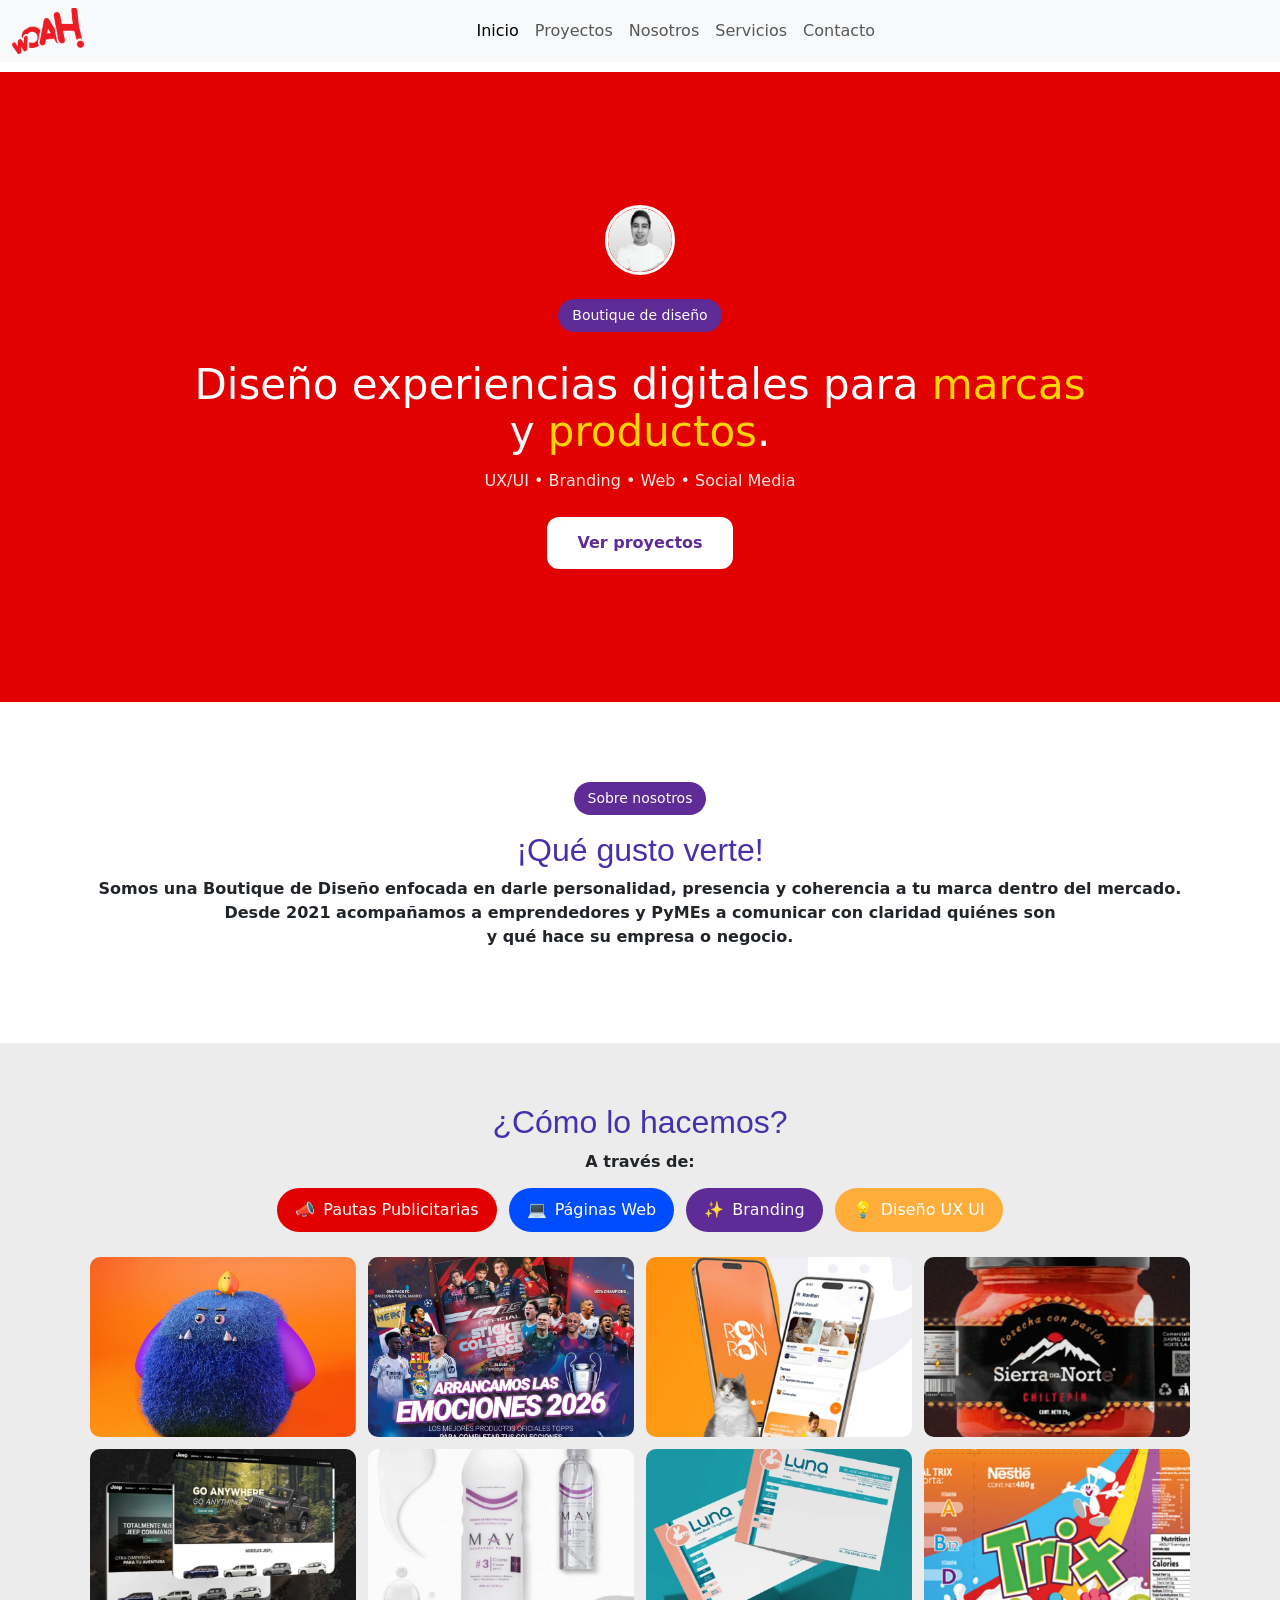
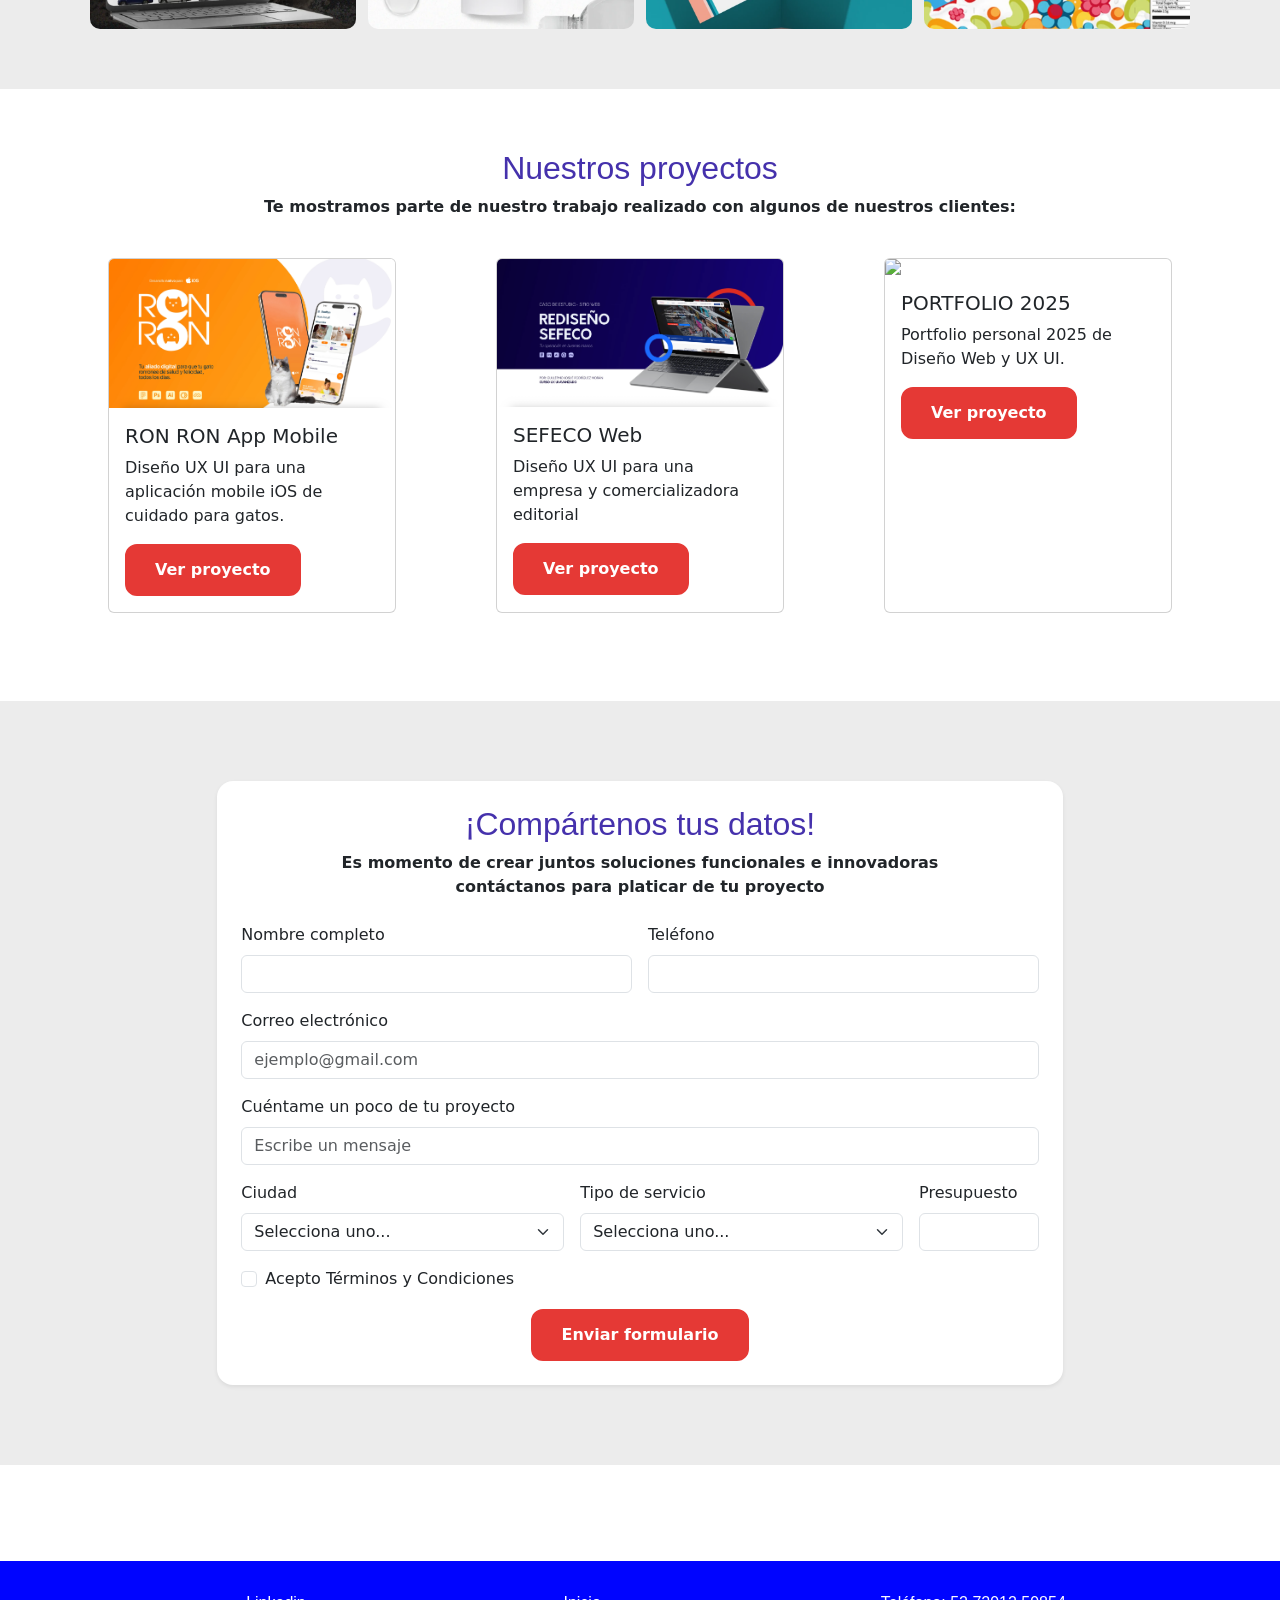
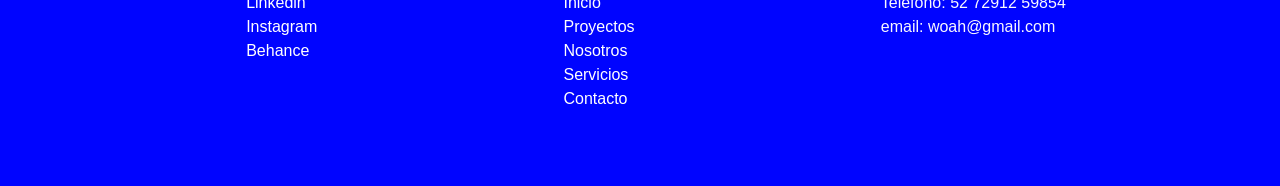
==== index.html @ a5da4ce4 "Primer commit de mi proyecto" ====
<!DOCTYPE html>
<html lang="en">

<head>
  <meta charset="UTF-8">
  <meta name="viewport" content="width=device-width, initial-scale=1.0">
  <title>PORTAFOLIO JOSUE UX UI</title>
  <link href="https://cdn.jsdelivr.net/npm/bootstrap@5.3.8/dist/css/bootstrap.min.css" rel="stylesheet"
    integrity="sha384-sRIl4kxILFvY47J16cr9ZwB07vP4J8+LH7qKQnuqkuIAvNWLzeN8tE5YBujZqJLB" crossorigin="anonymous">
  <link rel="stylesheet" href="./styleswoah.css">
</head>

<body>


  <header>
    <nav class="navbar navbar-expand-lg bg-body-tertiary fixed-top">
      <div class="container-fluid">
        <img src="./img/logo rojo woah.png" alt="Woah Boutique logo" class="logo-img">
        <button class="navbar-toggler" type="button" data-bs-toggle="collapse" data-bs-target="#navbarNav"
          aria-controls="navbarNav" aria-expanded="false" aria-label="Toggle navigation">
          <span class="navbar-toggler-icon"></span>
        </button>
        <div class="justify-content-center collapse navbar-collapse" id="navbarNav">
          <ul class="navbar-nav">
            <li class="nav-item">
              <a class="nav-link active" aria-current="page" href="#">Inicio</a>
            </li>
            <li class="nav-item">
              <a class="nav-link" href="./pages/proyectos.html">Proyectos</a>
            </li>
            <li class="nav-item">
              <a class="nav-link" href="./pages/nosotros.html">Nosotros</a>
            </li>
            <li class="nav-item">
              <a class="nav-link" href="./pages/servicios.html">Servicios</a>
            </li>
            <li class="nav-item">
              <a class="nav-link" href="./pages/contacto.html">Contacto</a>
            </li>
            </li>
          </ul>
        </div>
      </div>
    </nav>
  </header>


  <main>
    <section class="hero">
      <div class="hero-content">
        <img src="./img/foto_perfil.webp" alt="Foto perfil" class="avatar-perfil">
        <p class="hero-tag">Boutique de diseño</p>

        <h1 class="hero-title">
          Diseño experiencias digitales
          para <span class="acento-color">marcas</span> y
          <span class="acento-color">productos</span>.
        </h1>

        <p class="hero-subtitle">
          UX/UI • Branding • Web • Social Media
        </p>

        <a href="./pages/proyectos.html" class="btn btn-primary hero-btn">Ver proyectos</a>
      </div>
    </section>

    <section class="nosotros">
      <div class="nosotros-content">
        <p class="hero-tag">Sobre nosotros</p>
      </div>
      <div class="About us">
        <h2>¡Qué gusto verte!</h2>
        <p class="cuerpo-de-texto">Somos una Boutique de Diseño enfocada en darle personalidad, presencia y coherencia a
          tu
          marca dentro del
          mercado.<br>
          Desde 2021 acompañamos a emprendedores y PyMEs a comunicar con claridad quiénes son <br>
          y qué hace su empresa o negocio.</p>
      </div>
      </div>
    </section>


    <section class="como-se-hace">
      <h2>¿Cómo lo hacemos?</h2>
      <p class="cuerpo-de-texto">A través de:</p>

      <div class="etiquetas">
        <div class="etiqueta etiqueta-roja">Pautas Publicitarias</div>
        <div class="etiqueta etiqueta-azul">Páginas Web</div>
        <div class="etiqueta etiqueta-morada">Branding</div>
        <div class="etiqueta etiqueta-naranja">Diseño UX UI</div>
      </div>


      <div class="galeria">
        <img src="./img/foto1.webp" alt="Foto 1">
        <img src="./img/foto2.webp" alt="Foto 2">
        <img src="./img/foto3.webp" alt="Foto 3">
        <img src="./img/foto4.webp" alt="Foto 4">
        <img src="./img/foto5.webp" alt="Foto 5">
        <img src="./img/foto6.webp" alt="Foto 6">
        <img src="./img/foto7.webp" alt="Foto 7">
        <img src="./img/foto8.webp" alt="Foto 8">

      </div>

    </section>


    <section class="proyectos">
      <h2>Nuestros proyectos</h2>
      <p class="cuerpo-de-texto">Te mostramos parte de nuestro trabajo realizado con algunos de nuestros clientes:</p>

      <div class="container">
        <div class="row justify-content-center g-4">

          <div class="col-md-4 d-flex justify-content-center">
            <div class="card" style="width: 18rem;">
              <img src="./img/ron_ron.png" class="card-img-top" alt="Proyecto RonRon">
              <div class="card-body">
                <h5 class="card-title">RON RON App Mobile</h5>
                <p class="card-text">
                  Diseño UX UI para una aplicación mobile iOS de cuidado para gatos.
                </p>
                <a href="https://www.behance.net/gallery/227809285/RonRon-Prototipado-de-app-movil"
                  class="btn btn-primary">Ver proyecto</a>
              </div>
            </div>
          </div>

          <div class="col-md-4 d-flex justify-content-center">
            <div class="card" style="width: 18rem;">
              <img src="./img/sefeco.png" class="card-img-top">
              <div class="card-body">
                <h5 class="card-title">SEFECO Web</h5>
                <p class="card-text">Diseño UX UI para una empresa y comercializadora editorial</p>
                <a href="https://www.behance.net/gallery/238857077/WEB-DESIGN-SEFECO" class="btn btn-primary">Ver
                  proyecto</a>
              </div>
            </div>
          </div>

          <div class="col-md-4 d-flex justify-content-center">
            <div class="card" style="width: 18rem;">
              <img src="./img/portfolio.png" class="card-img-top">
              <div class="card-body">
                <h5 class="card-title">PORTFOLIO 2025</h5>
                <p class="card-text">Portfolio personal 2025 de Diseño Web y UX UI.</p>
                <a href="https://www.behance.net/gallery/216067409/Portafolio-Disenador-GraficoWeb-2025"
                  class="btn btn-primary">Ver proyecto</a>
              </div>
            </div>
          </div>

        </div>
      </div>
    </section>


    <section>
      <section class="py-5 mb-5">
        <div class="container-form">
          <div class="row justify-content-center">
            <div class="col-lg-8 col-md-10">


              <div class="card shadow-sm p-4 rounded-4 border-0">

                <h2 class="text-center mb-2">¡Compártenos tus datos!</h2>
                <p class=" cuerpo-de-texto text-center mb-4"> Es momento de crear juntos soluciones funcionales e
                  innovadoras <br> contáctanos para platicar de tu proyecto</p>
                <form class="row g-3">


                  <div class="col-md-6">
                    <label for="inputName" class="form-label">Nombre completo</label>
                    <input type="text" class="form-control" id="inputEmail4">
                  </div>


                  <div class="col-md-6">
                    <label for="inputTelefono" class="form-label">Teléfono</label>
                    <input type="password" class="form-control" id="inputTelefono">
                  </div>


                  <div class="col-12">
                    <label for="inputemail" class="form-label">Correo electrónico</label>
                    <input type="email" class="form-control" id="inputemail" placeholder="ejemplo@gmail.com">
                  </div>


                  <div class="col-12">
                    <label for="mensaje-proyecto" class="form-label">Cuéntame un poco de tu proyecto</label>
                    <input type="text" class="form-control" id="mensaje-proyecto" placeholder="Escribe un mensaje">
                  </div>


                  <div class="col-md-5">
                    <label for="inputciudad" class="form-label">Ciudad</label>
                    <select id="inputciudad" class="form-select">
                      <option selected>Selecciona uno...</option>
                      <option>CDMX</option>
                      <option>EdoMex</option>
                      <option>Otro</option>
                    </select>
                  </div>


                  <div class="col-md-5">
                    <label for="inputservicio" class="form-label">Tipo de servicio</label>
                    <select id="iinputservicio" class="form-select">
                      <option selected>Selecciona uno...</option>
                      <option>Diseño Web</option>
                      <option>Diseño de app mobile</option>
                      <option>Branding</option>
                      <option>Redes Sociales</option>
                    </select>
                  </div>


                  <div class="col-md-2">
                    <label for="inputpresupuesto" class="form-label">Presupuesto</label>
                    <input type="text" class="form-control" id="inputpresupuestop">
                  </div>


                  <div class="col-12">
                    <div class="form-check">
                      <input class="form-check-input" type="checkbox" id="gridCheck">
                      <label class="form-check-label" for="gridCheck">
                        Acepto Términos y Condiciones
                      </label>
                    </div>
                  </div>


                  <div class="col-12 text-center mt-3">
                    <button type="submit" class="btn btn-primary px-6">
                      Enviar formulario
                    </button>
                  </div>

                </form>
              </div>

            </div>
          </div>
        </div>
      </section>

  </main>


  <footer>

    <div class="contenedor-footer">
      <ul class="lista-footer">
        <li> <a href="https://www.linkedin.com/in/josu%C3%A9-rodr%C3%ADguez-525868215/">Linkedin</a></li>
        <li> <a href="https://www.instagram.com/woahboutique_/?utm_source=ig_web_button_share_sheet">Instagram</a></li>
        <li><a href="https://www.behance.net/memorm">Behance</a></li>
      </ul>

      <ul class="lista-footer">
        <li> <a href="#">Inicio</a></li>
        <li><a href="./pages/proyectos.html">Proyectos</a></li>
        <li><a href="./pages/nosotros.html">Nosotros</a></li>
        <li><a href="./pages/servicios.html">Servicios</a></li>
        <li><a href="./pages/contacto.html">Contacto</a></li>
      </ul>

      <ul class="lista-footer">
        <li>Teléfono: 52 72912 59854</li>
        <li>email: woah@gmail.com</li>
      </ul>


    </div>

  </footer>

  <script src="https://cdn.jsdelivr.net/npm/bootstrap@5.3.8/dist/js/bootstrap.bundle.min.js"
    integrity="sha384-FKyoEForCGlyvwx9Hj09JcYn3nv7wiPVlz7YYwJrWVcXK/BmnVDxM+D2scQbITxI"
    crossorigin="anonymous"></script>
</body>

</html>
---- styleswoah.css ----
/*Header*/
.logo-img {
  height: 46px;
  width: auto;
}

body {
    padding-top: 72px;
}

/*Main*/
.hero{
  background-color: #e20101;
  min-height: 70vh;
  display: flex;
  justify-content: center; 
  align-items: center;  
  text-align: center;
}

.hero-content{
  display: flex;
  flex-direction: column;
  align-items: center;
  gap: 14px;              
  max-width: 900px;
}

.avatar-perfil{
  width: 70px;     
  height: 70px;
  border-radius: 50%; 
  object-fit: cover;  
  margin-bottom: 10px;
  border: 3px solid white
}

.hero-tag{
  background: #5e2b97;
  color: white;
  padding: 6px 14px;
  border-radius: 100px;
  font-size: 14px;
}

.hero-title{
  color: white;
  font-size: 42px;
  line-height: 1.1;
  margin: 0;
}

.acento-color{
  color: #ffd400;
}

.hero-subtitle{
  color: rgba(255,255,255,0.9);
  font-size: 16px;
  margin: 0;
}


.hero-btn {
  background-color: white !important;
  color: #5e2b97 !important;  
  border: 2px solid white !important;
  font-weight: 600;
  margin-top: 10px;
}

.hero-btn:hover {
  background-color: #5e2b97 !important;
  border-color: #5e2b97 !important;
  color: white !important;
}

.hero-btn:focus,
.hero-btn:active {
  outline: none !important;
  box-shadow: none !important;
}


.title1{
    text-align: center;
    color: orangered;
    font-family: Arial, Helvetica, sans-serif;
    padding: 20px;
}

h2{
    text-align: center;
    color: rgb(69, 49, 172);
    font-family: Arial, Helvetica, sans-serif;
}

.nosotros{
    padding: 80px 0px;
}

.nosotros-content {
    display: flex;
    flex-direction: column;
    align-items: center;
    gap: 14px;
    max-width: 1700px;
}


.texto-nosotros{
    font-family: Arial, Helvetica, sans-serif;
    color: rgb(21, 21, 30);
    text-align: center;
    margin: 20px 0px;
}


/*Sección cómo se hace*/
.como-se-hace{
  background-color: rgb(236, 236, 236);
  padding: 60px 20px; 
  text-align: center;
}


.h2{
  margin-bottom: 10px;
  color: rgb(70, 60, 180); 
  font-size: 44px;
}

.texto-nosotros{
  max-width: 900px;
  margin: 0 auto 25px auto; 
  font-size: 18px;
}


.cuerpo-de-texto{
  margin: 0 0 14px 0;
  font-size: 16px;
  font-weight: 600;
  text-align: center;
}

.etiquetas{
  display: flex;
  justify-content: center;
  flex-wrap: wrap;     
  gap: 12px;           
  margin-bottom: 25px; 
}


.etiqueta{
  padding: 10px 18px;
  border-radius: 999px;
  color: white;
  font-size: 16px;
  display: inline-flex;
  align-items: center;
  gap: 8px;
}

.etiqueta-roja{ background: #e20101 }
.etiqueta-roja::before{ content: "📣"; }

.etiqueta-azul{ background:#004cff }
.etiqueta-azul::before{ content: "💻"; }

.etiqueta-morada{ background: #5e2b97 }
.etiqueta-morada::before{ content: "✨"; }

.etiqueta-naranja{ background: #ffad3b }
.etiqueta-naranja::before{ content: "💡"; }





.container{
    padding: 25px 0px 40px 0px;
}



.galeria{
  display: grid;
  grid-template-columns: repeat(4, 1fr);
  gap: 12px;
  max-width: 1100px;
  margin: 0 auto;
}


.galeria img{
  width: 100%;
  height: 180px;
  object-fit: cover;
  border-radius: 10px;
}



.section2{
text-align: center;
background-color: rgb(255, 149, 0);
color: ghostwhite;
}


.proyectos{
    margin-top: 60px;
}

figure{
    text-align: center;
}


.img_proyectos{
     width: 400px;

}


.btn-primary{
  background-color: #e53935;      
  border: 2px solid #e53935; 
  color: white;
  font-weight: 600;
  padding: 12px 28px;
  border-radius: 12px;
  transition: all 0.3s ease;
}

.btn-primary:hover {
  background-color: #5e2b97; 
  border-color: #5e2b97;
  color: white;
}

.btn-primary:active {
  background-color: #33115a !important;
  border-color:#33115a !important;
}

.btn-primary:focus,
.btn-primary:focus-visible,
.btn-primary:active {
  outline: none !important;
  box-shadow: none !important;
}

.container-form{
    background-color: rgb(236, 236, 236);
    padding: 80px 0px;
}







/*footer*/
footer{
color: ghostwhite;
font-family: Arial, Helvetica, sans-serif;

display: flex;
flex-direction: column;
justify-content: space-between;
height: 25vh;
background-color: rgb(0, 4, 255);
}


.contenedor-footer{
display: flex;
justify-content: space-evenly;
 margin-top: 30px;
}

.lista-footer{
list-style: none;
}

.lista-footer a{
color: white;
text-decoration: none;
}








/*Sección contacto*/

.contacto{
  background-color: #ffffff;
  padding: 70px 20px;
}

.contenedor-contacto{
  max-width: 1100px;
  margin: 0 auto;
  text-align: center;
}


.titulo-contacto{
  font-size: 24px;
  font-weight: 400;
  margin-bottom: 30px;
  color: #1f1f1f;
}

.titulo-grande{
  display: flex;       
  font-size: 56px;
  font-weight: 700;
 justify-content: center;
}


.bloques-contacto{
  display: flex;
  justify-content: center;
  gap: 24px;
  flex-wrap: wrap; 
}

.bloque-dato{
  display: flex;
  align-items: center;
  gap: 12px;

  padding: 20px 30px;
  border-radius: 14px;
  color: white;

  min-width: 220px;
  justify-content: center;
}

.icono{
  font-size: 22px;
}

.texto-dato{
  margin: 0;
  font-size: 18px;
  font-weight: 600;
}


.bloque-morado{
  background-color: #5e2b97;
}

.bloque-rojo{
  background-color:  #e20101;
}

.bloque-naranja{
  background-color: #f2a23a;
}


/*Sección servicios*/

.cards-servicios{
  margin: 0px 50px 80px 50px;
  
}

.hero-serv{
  background-color: #4801e2;
  min-height: 70vh;
  display: flex;
  justify-content: center; 
  align-items: center;  
  text-align: center;
}

.hero-servicios{
  display: flex;
  flex-direction: column;
  align-items: center;
  gap: 14px;              
  max-width: 900px;
}

.hero-tag-serv{
  background: #f2a23a;
  color: white;
  padding: 6px 14px;
  border-radius: 100px;
  font-size: 14px;
}





.intro-serv{
    padding: 80px 0px 20px 0px;
}

.serv-content {
    display: flex;
    flex-direction: column;
    align-items: center;
    gap: 14px;
    max-width: 1700px;
}


.texto-nosotros{
    font-family: Arial, Helvetica, sans-serif;
    color: rgb(21, 21, 30);
    text-align: center;
    margin: 20px 0px;
}

.hero-tag-serv-intro{
  background: #e20101;
  color: white;
  padding: 6px 14px;
  border-radius: 100px;
  font-size: 14px;
}


.acordeon{
display: flex;
justify-content: center;
padding: 0px 50px 80px 50px;
}

.accordion-body{
  font-family: Arial, Helvetica, sans-serif;
  font-size: 16px;
}




/*Sección nosotros*/

.hero-nosotros{
  background-color: #d75300;
  min-height: 70vh;
  display: flex;
  justify-content: center; 
  align-items: center;  
  text-align: center;
}

.hero-nos{
  display: flex;
  flex-direction: column;
  align-items: center;
  gap: 14px;              
  max-width: 900px;
}

.hero-tag-nos{
  background: #085aff;
  color: white;
  padding: 6px 14px;
  border-radius: 100px;
  font-size: 14px;
}






/*Sección proyectos*/

.hero-tag-proyectos{

background: #ff9f0f;
  color: white;
  padding: 6px 16px;
  border-radius: 100px;
  font-size: 14px;

  display: inline-block;
  width: fit-content;   
  margin: 0 auto;     
}

.header-proyectos{
  background: #2f67ff;  
  padding: 80px 15px;    
  color: white;
  text-align: center;
}

.contenido-header{
  max-width: 900px;    
  margin: 0 auto;        
  text-align: center;
  display: flex;
  flex-direction: column;
  gap: 12px;             
}


.texto-arriba{
  font-size: 18px;
  opacity: 0.9;
  margin: 0;
}

.titulo-grande-proyectos{
  font-size: 42px;
  font-weight: 700;
  margin: 0;
  color: whitesmoke;
}

.texto-abajo{
  font-size: 18px;
  margin: 0;
  opacity: 0.9;
}

.zona-logos{
  margin-top: 25px;
  min-height: 40px;
}



/* Carrusel */
.zona-logos {
  display: flex;
  justify-content: center;
  margin-top: 30px;
}

.carrusel-pequeno {
  width: 500px;
}

.logo-carrusel {
  width: 100%;
  max-height: 80px;
  object-fit: contain;
}






.seccion-frase{
  padding: 60px 20px;
  background: white;
}

.frase-contenedor{
  max-width: 900px;
  margin: 0 auto;

  display: flex;
  flex-direction: column;
  align-items: center;
  justify-content: center;
  gap: 20px;
}

.frase-imagen img{
  width: 140px;
}

.frase-texto h2{
  font-size: 42px;
  font-weight: 700;
  text-align: center;
  margin: 0;
  color: #222;
}

/* Colores */
.rojo{
  color: #e53935;
}

.morado{
  color: #6c2cf2;
}

.amarillo{
  color: #f4a62a;
}








/*MEDIAS*/

@media (max-width: 500px){
  .hero-title{
    font-size: 28px;
  }
}

@media (max-width: 500px){

.galeria{
    grid-template-columns: 1fr;
  }

  .galeria img{
    height: 220px;
  }
  }



  /* Etiquetas como se hace*/
@media (max-width: 500px){
  .como-se-hace h2{
    font-size: 34px;
  }

  .texto-nosotros{
    font-size: 16px;
  }

  .etiqueta{
    font-size: 14px;
    padding: 9px 14px;
  }
}




 /* Bloques contacto*/

@media (max-width: 500px){
  .titulo-contacto{
    font-size: 28px;
  }

  .titulo-grande{
    font-size: 52px;
  }

  .bloque-dato{
    width: 100%;          
    max-width: 350px;     
  }
}



 /* Header proyectos*/

@media (max-width: 768px){
  .header-proyectos{
    padding: 60px 15px;
  }

  .titulo-grande{
    font-size: 36px;
  }

  .texto-arriba,
  .texto-abajo{
    font-size: 16px;
  }
}




/* foco proyectos*/

@media (max-width: 700px){

  .frase-texto h2{
    font-size: 30px;
  }

  .frase-imagen img{
    width: 110px;
  }

}
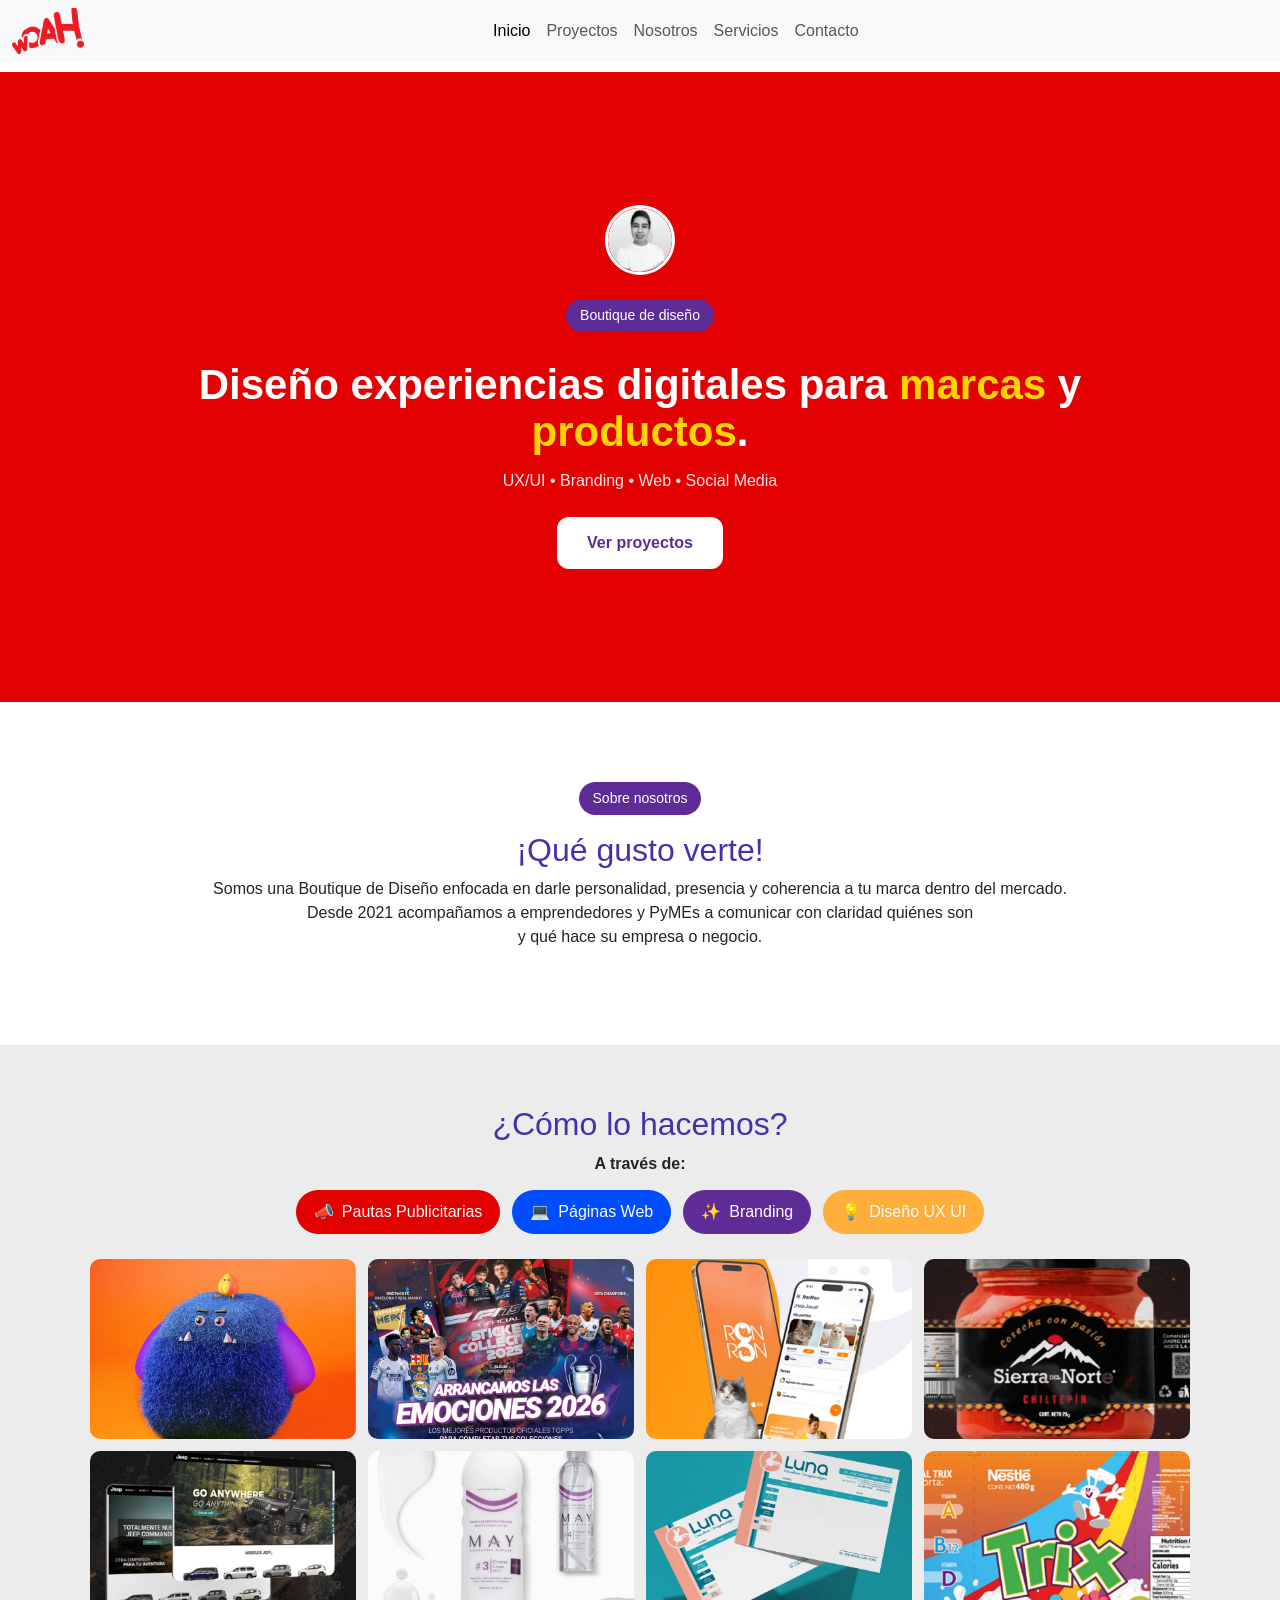
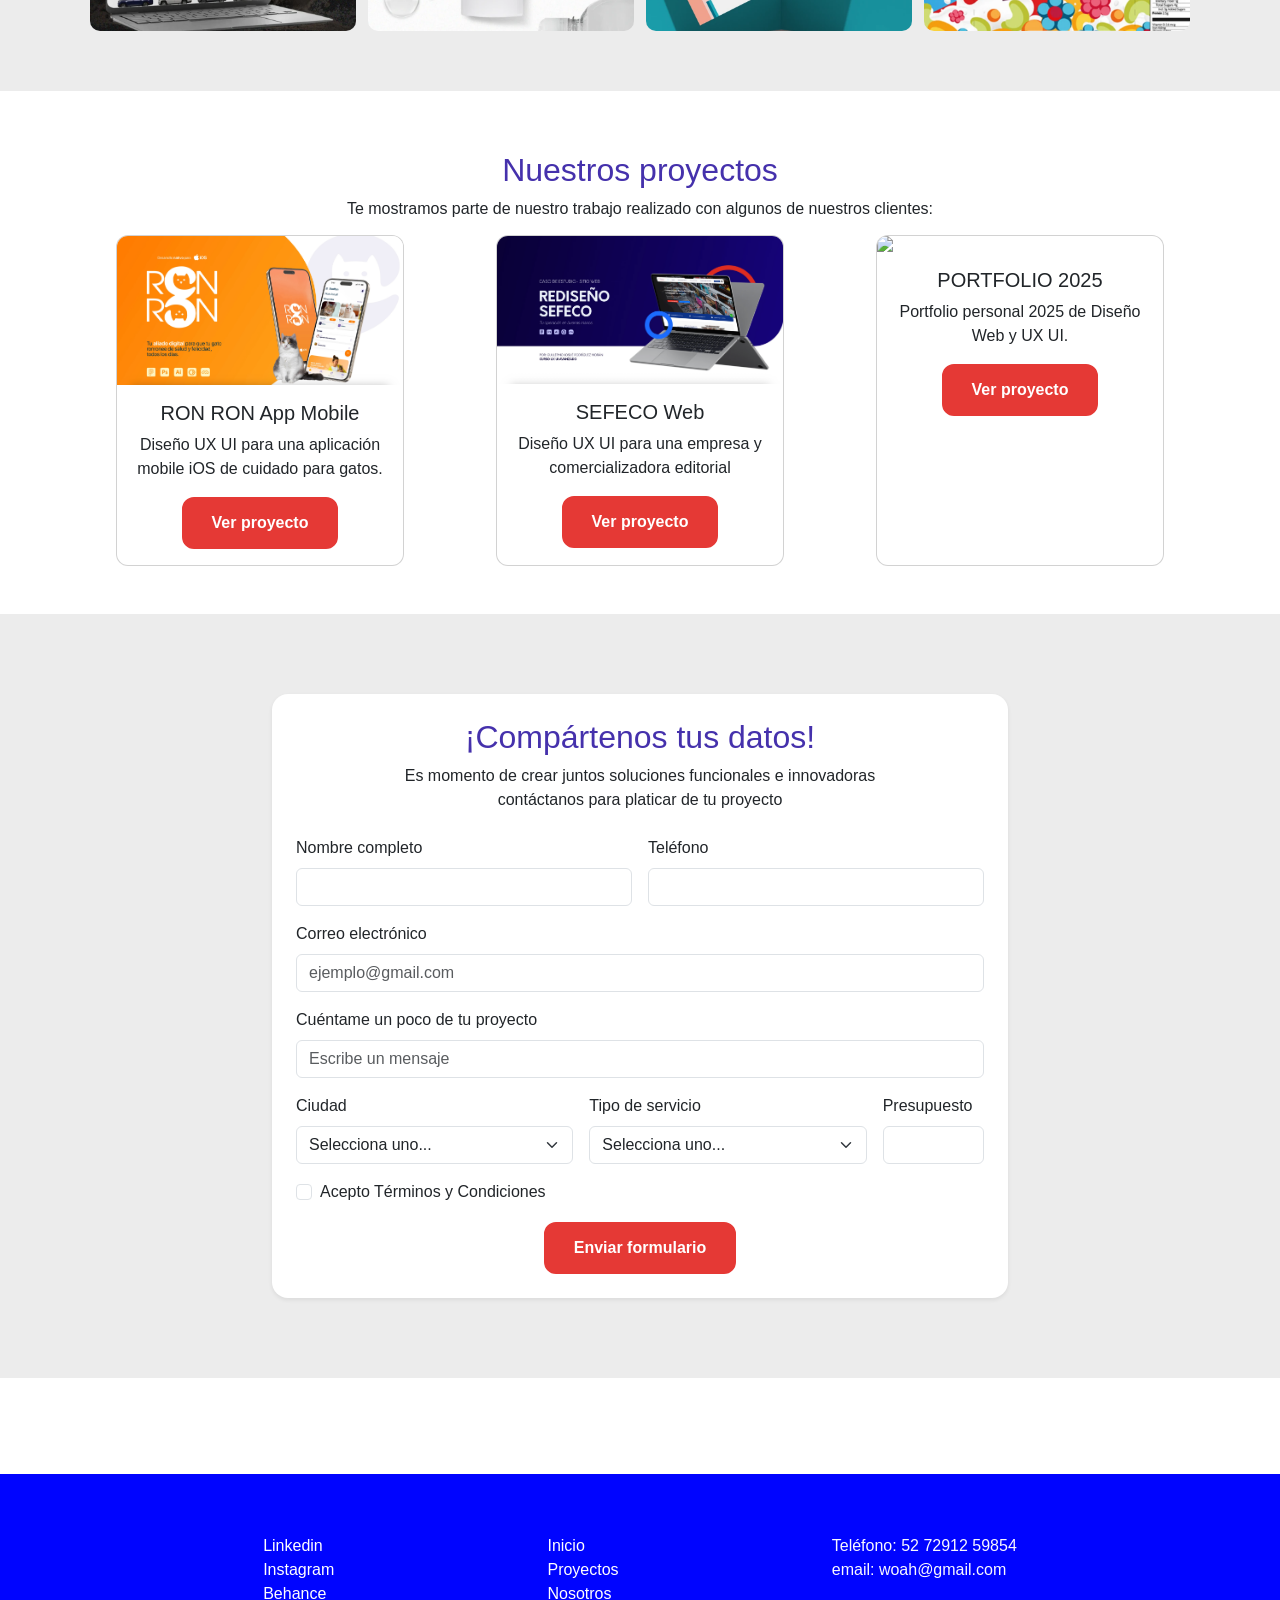
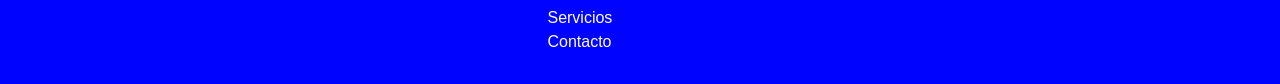
==== commit f14efb9d: "Actualización con SASS y animaciones" ====
--- a/index.html
+++ b/index.html
@@ -7,7 +7,7 @@
   <title>PORTAFOLIO JOSUE UX UI</title>
   <link href="https://cdn.jsdelivr.net/npm/bootstrap@5.3.8/dist/css/bootstrap.min.css" rel="stylesheet"
     integrity="sha384-sRIl4kxILFvY47J16cr9ZwB07vP4J8+LH7qKQnuqkuIAvNWLzeN8tE5YBujZqJLB" crossorigin="anonymous">
-  <link rel="stylesheet" href="./styleswoah.css">
+  <link rel="stylesheet" href="./Styles/styleswoah.css">
 </head>
 
 <body>
@@ -162,10 +162,10 @@
 
     <section>
       <section class="py-5 mb-5">
-        <div class="container-form">
-          <div class="row justify-content-center">
-            <div class="col-lg-8 col-md-10">
-
+     <div class="container-form">
+  <div class="container">
+    <div class="row justify-content-center">
+      <div class="col-lg-8 col-md-10">
 
               <div class="card shadow-sm p-4 rounded-4 border-0">
 
--- a/Styles/styleswoah.css
+++ b/Styles/styleswoah.css
@@ -0,0 +1,902 @@
+@charset "UTF-8";
+/* UTILITIES */
+/*Mis Variables*/
+/* Mixins */
+/* BASE */
+* {
+  margin: 0;
+  padding: 0;
+  box-sizing: border-box;
+}
+
+/* UTILITIES */
+.title1 {
+  text-align: center;
+  color: orangered;
+  font-family: Arial, Helvetica, sans-serif;
+  padding: 20px;
+}
+
+h2 {
+  text-align: center;
+  color: rgb(69, 49, 172);
+  font-family: Arial, Helvetica, sans-serif;
+}
+
+/* LAYOUT */
+/* UTILITIES */
+body {
+  padding-top: 72px;
+  font-family: Arial, Helvetica, sans-serif;
+}
+
+/* UTILITIES */
+footer {
+  color: ghostwhite;
+  font-family: Arial, Helvetica, sans-serif;
+  background-color: rgb(0, 4, 255);
+  display: block;
+  padding: 30px 16px;
+}
+footer .contenedor-footer {
+  display: flex;
+  justify-content: space-evenly;
+  gap: 60px;
+  max-width: 1100px;
+  margin: 30px auto 0 auto;
+  padding: 0 20px;
+}
+footer .contenedor-footer .lista-footer {
+  list-style: none;
+  margin: 0;
+  padding: 0;
+}
+footer .contenedor-footer .lista-footer a {
+  color: #ffffff;
+  text-decoration: none;
+}
+footer .contenedor-footer .lista-footer li {
+  overflow-wrap: anywhere;
+  word-break: break-word;
+}
+
+@media (max-width: 500px) {
+  footer .contenedor-footer {
+    flex-direction: column;
+    align-items: center;
+    text-align: center;
+  }
+}
+.logo-img {
+  height: 46px;
+  width: auto;
+}
+
+/* COMPONENTES*/
+/* UTILITIES */
+.btn-primary {
+  background-color: #e53935;
+  border: 2px solid #e53935;
+  color: #ffffff;
+  font-weight: 600;
+  padding: 12px 28px;
+  border-radius: 12px;
+  transition: all 0.3s ease;
+}
+.btn-primary:hover {
+  background-color: #5e2b97;
+  border-color: #5e2b97;
+  color: #ffffff;
+}
+.btn-primary:active {
+  background-color: #33115a !important;
+  border-color: #33115a !important;
+}
+.btn-primary:focus, .btn-primary:focus-visible {
+  outline: none !important;
+  box-shadow: none !important;
+}
+
+/* UTILITIES */
+@media (max-width: 500px) {
+  .carousel-control-prev,
+  .carousel-control-next {
+    display: none;
+  }
+}
+/* UTILITIES */
+.contenedor-mio {
+  padding: 25px 0px 40px 0px;
+}
+
+.galeria {
+  display: grid;
+  grid-template-columns: repeat(4, 1fr);
+  gap: 12px;
+  max-width: 1100px;
+  margin: 0 auto;
+}
+.galeria > * {
+  overflow: hidden;
+  border-radius: 10px;
+}
+.galeria img {
+  width: 100%;
+  height: 180px;
+  object-fit: cover;
+  border-radius: 10px;
+  transition: transform 0.35s ease, box-shadow 0.35s ease;
+}
+.galeria img:hover {
+  transform: scale(1.05);
+  box-shadow: 0 10px 25px rgba(0, 0, 0, 0.15);
+}
+
+@media (max-width: 500px) {
+  .galeria {
+    grid-template-columns: 1fr;
+  }
+  .galeria img {
+    height: 220px;
+  }
+}
+/* UTILITIES */
+.acento-color {
+  color: #ffd400;
+}
+
+.hero-tag {
+  background: #5e2b97;
+  color: #ffffff;
+  padding: 6px 14px;
+  border-radius: 100px;
+  font-size: 14px;
+  display: inline-block;
+  width: fit-content;
+}
+
+.hero-tag-proyectos {
+  background: #ff9f0f;
+  color: #ffffff;
+  padding: 6px 16px;
+  border-radius: 100px;
+  font-size: 14px;
+  display: inline-block;
+  width: fit-content;
+  margin: 0 auto;
+}
+
+.rojo {
+  color: #e53935;
+}
+
+.morado {
+  color: #6c2cf2;
+}
+
+.amarillo {
+  color: #f4a62a;
+}
+
+/* PAGINAS */
+/* UTILITIES */
+.container-form {
+  background-color: rgb(236, 236, 236);
+  padding: 80px 0px;
+}
+
+.contacto {
+  background-color: #ffffff;
+  padding: 70px 20px;
+  text-align: center;
+}
+
+.contenedor-contacto {
+  max-width: 1100px;
+  margin: 0 auto;
+  text-align: center;
+}
+
+.titulo-contacto {
+  font-size: 24px;
+  font-weight: 400;
+  margin-bottom: 30px;
+  color: #1f1f1f;
+}
+
+.titulo-grande {
+  display: flex;
+  font-size: 56px;
+  font-weight: 700;
+  justify-content: center;
+  text-align: center;
+}
+
+.bloques-contacto {
+  display: flex;
+  justify-content: center;
+  gap: 24px;
+  flex-wrap: wrap;
+}
+.bloques-contacto .bloque-dato {
+  display: flex;
+  align-items: center;
+  gap: 12px;
+  padding: 20px 30px;
+  border-radius: 14px;
+  color: #ffffff;
+  min-width: 220px;
+  justify-content: center;
+}
+.bloques-contacto .bloque-dato .icono {
+  font-size: 22px;
+}
+.bloques-contacto .bloque-dato .texto-dato {
+  margin: 0;
+  font-size: 18px;
+  font-weight: 600;
+}
+
+.bloque-morado {
+  background-color: #5e2b97;
+}
+
+.bloque-rojo {
+  background-color: #e20101;
+}
+
+.bloque-naranja {
+  background-color: #f2a23a;
+}
+
+@media (max-width: 500px) {
+  .titulo-contacto {
+    font-size: 28px;
+  }
+  .titulo-grande {
+    font-size: 52px;
+  }
+  .bloque-dato {
+    width: 100%;
+    max-width: 350px;
+  }
+}
+/* UTILITIES */
+/* Hero/Home  */
+.hero {
+  background-color: #e20101;
+  min-height: 70vh;
+  display: flex;
+  align-items: center;
+  justify-content: center;
+  text-align: center;
+}
+.hero .hero-content {
+  display: flex;
+  flex-direction: column;
+  align-items: center;
+  gap: 14px;
+  max-width: 900px;
+}
+.hero .hero-content .avatar-perfil {
+  width: 70px;
+  height: 70px;
+  border-radius: 50%;
+  object-fit: cover;
+  margin-bottom: 10px;
+  border: 3px solid #ffffff;
+}
+.hero .hero-content .hero-tag {
+  background: #5e2b97;
+  color: #ffffff;
+}
+.hero .hero-content .hero-title {
+  color: #ffffff;
+  font-size: 42px;
+  line-height: 1.1;
+  margin: 0;
+  font-weight: 800;
+}
+.hero .hero-content .hero-subtitle {
+  color: rgba(255, 255, 255, 0.9);
+  font-size: 16px;
+  margin: 0;
+}
+.hero .hero-content .hero-btn {
+  background-color: #ffffff !important;
+  border: 2px solid #ffffff !important;
+  color: #5e2b97 !important;
+  font-weight: 600;
+  margin-top: 10px;
+}
+.hero .hero-content .hero-btn:hover {
+  background-color: #5e2b97 !important;
+  border: 2px solid #5e2b97 !important;
+  color: #ffffff !important;
+  font-weight: 600;
+}
+.hero .hero-content .hero-btn:focus, .hero .hero-content .hero-btn:active {
+  outline: none !important;
+  box-shadow: none !important;
+}
+
+/* Nosotros home */
+.nosotros {
+  padding: 80px 0px;
+  text-align: center;
+}
+.nosotros .nosotros-content {
+  display: flex;
+  flex-direction: column;
+  align-items: center;
+  gap: 14px;
+  max-width: 1700px;
+  margin: 0 auto;
+  text-align: center;
+}
+
+.texto-nosotros {
+  font-family: Arial, Helvetica, sans-serif;
+  color: rgb(21, 21, 30);
+  text-align: center;
+  max-width: 900px;
+  margin: 0 auto 25px auto;
+  font-size: 18px;
+}
+
+/*Cómo se hace  */
+.como-se-hace {
+  background-color: rgb(236, 236, 236);
+  padding: 60px 20px;
+  text-align: center;
+}
+.como-se-hace .cuerpo-de-texto {
+  margin: 0 0 14px 0;
+  font-size: 16px;
+  font-weight: 600;
+  text-align: center;
+}
+.como-se-hace .etiquetas {
+  display: flex;
+  align-items: center;
+  justify-content: center;
+  flex-wrap: wrap;
+  gap: 12px;
+  margin-bottom: 25px;
+}
+.como-se-hace .etiquetas .etiqueta {
+  padding: 10px 18px;
+  border-radius: 999px;
+  color: #ffffff;
+  font-size: 16px;
+  display: inline-flex;
+  align-items: center;
+  gap: 8px;
+}
+
+.etiqueta-roja {
+  background: #e20101;
+}
+.etiqueta-roja::before {
+  content: "📣";
+}
+
+.etiqueta-azul {
+  background: #004cff;
+}
+.etiqueta-azul::before {
+  content: "💻";
+}
+
+.etiqueta-morada {
+  background: #5e2b97;
+}
+.etiqueta-morada::before {
+  content: "✨";
+}
+
+.etiqueta-naranja {
+  background: #ffad3b;
+}
+.etiqueta-naranja::before {
+  content: "💡";
+}
+
+@media (max-width: 500px) {
+  .hero .hero-content .hero-title {
+    font-size: 28px;
+  }
+  .como-se-hace h2 {
+    font-size: 34px;
+  }
+  .como-se-hace .texto-nosotros {
+    font-size: 16px;
+  }
+  .como-se-hace .etiqueta {
+    font-size: 14px;
+    padding: 9px 14px;
+  }
+}
+/* UTILITIES */
+.hero-nosotros {
+  background-color: #d75300;
+  min-height: 70vh;
+  display: flex;
+  align-items: center;
+  justify-content: center;
+  text-align: center;
+}
+.hero-nosotros .hero-nos {
+  display: flex;
+  flex-direction: column;
+  align-items: center;
+  gap: 14px;
+  max-width: 900px;
+  text-align: center;
+  padding: 0 20px;
+}
+.hero-nosotros .hero-nos .hero-tag-nos {
+  background: #085aff;
+  color: #ffffff;
+  padding: 6px 14px;
+  border-radius: 100px;
+  font-size: 14px;
+  display: inline-block;
+  font-weight: 600;
+}
+.hero-nosotros .hero-nos .hero-title {
+  color: #ffffff;
+  font-size: 42px;
+  line-height: 1.1;
+  margin: 0;
+  font-weight: 800;
+}
+.hero-nosotros .hero-nos .hero-title .acento-color {
+  color: #ffd400;
+  font-weight: 800;
+}
+.hero-nosotros .hero-nos .hero-subtitle {
+  color: rgba(255, 255, 255, 0.9);
+  font-size: 16px;
+  margin: 0;
+  max-width: 720px;
+}
+
+.nosotros-historia {
+  padding: 80px 20px;
+  background-color: #f5f6fb;
+  margin: 80px 0px;
+}
+.nosotros-historia .historia-contenido {
+  max-width: 1200px;
+  margin: 0 auto;
+  display: flex;
+  align-items: center;
+  gap: 40px;
+}
+.nosotros-historia .historia-contenido .historia-imagen {
+  flex: 1;
+  overflow: hidden;
+}
+.nosotros-historia .historia-contenido .historia-imagen img {
+  width: 100%;
+  border-radius: 12px;
+  display: block;
+  transition: transform 0.35s ease;
+  transform: scale(1);
+}
+.nosotros-historia .historia-contenido .historia-imagen img:hover {
+  transform: scale(1.03);
+}
+.nosotros-historia .historia-contenido .historia-texto {
+  flex: 1;
+  text-align: left;
+}
+.nosotros-historia .historia-contenido .historia-texto .historia-titulo {
+  font-size: 36px;
+  margin-bottom: 20px;
+  color: #1f2a6d;
+  font-weight: 400;
+  text-align: left;
+}
+.nosotros-historia .historia-contenido .historia-texto p {
+  font-size: 16px;
+  line-height: 1.6;
+  margin: 0 0 22px 0;
+  color: #555;
+  font-weight: 400;
+}
+.nosotros-historia .historia-contenido .historia-texto .nosotros-btn {
+  display: inline-block;
+}
+
+.seccion-frase-nosotros {
+  background: #ffffff;
+  margin: 150px 0px;
+}
+.seccion-frase-nosotros .frase-contenedor-nosotros {
+  max-width: 900px;
+  margin: 0 auto;
+  display: flex;
+  flex-direction: column;
+  align-items: center;
+  justify-content: center;
+  gap: 20px;
+  padding: 0 20px;
+}
+.seccion-frase-nosotros .frase-contenedor-nosotros .frase-imagen-nosotros {
+  overflow: hidden;
+}
+.seccion-frase-nosotros .frase-contenedor-nosotros .frase-imagen-nosotros img {
+  width: 140px;
+  display: block;
+  transition: transform 0.35s ease;
+  transform: scale(1);
+}
+.seccion-frase-nosotros .frase-contenedor-nosotros .frase-imagen-nosotros img:hover {
+  transform: scale(1.06);
+}
+.seccion-frase-nosotros .frase-contenedor-nosotros .frase-texto-nosotros h2 {
+  font-size: 42px;
+  font-weight: 700;
+  text-align: center;
+  margin: 0;
+  color: #222;
+  padding: 5px 10px;
+}
+
+.nosotros-historia-2 {
+  padding: 80px 20px;
+  background-color: #f5f6fb;
+  margin: 80px 0px;
+}
+.nosotros-historia-2 .historia-contenido-2 {
+  max-width: 1200px;
+  margin: 0 auto;
+  display: flex;
+  align-items: center;
+  gap: 40px;
+  flex-direction: row-reverse;
+}
+.nosotros-historia-2 .historia-contenido-2 .historia-imagen-2 {
+  flex: 1;
+  overflow: hidden;
+}
+.nosotros-historia-2 .historia-contenido-2 .historia-imagen-2 img {
+  width: 100%;
+  border-radius: 12px;
+  display: block;
+  transition: transform 0.35s ease;
+  transform: scale(1);
+}
+.nosotros-historia-2 .historia-contenido-2 .historia-imagen-2 img:hover {
+  transform: scale(1.03);
+}
+.nosotros-historia-2 .historia-contenido-2 .historia-texto-2 {
+  flex: 1;
+  text-align: right;
+}
+.nosotros-historia-2 .historia-contenido-2 .historia-texto-2 .historia-titulo-2 {
+  font-size: 36px;
+  margin-bottom: 20px;
+  color: #1f2a6d;
+  text-align: right;
+  font-weight: 400;
+}
+.nosotros-historia-2 .historia-contenido-2 .historia-texto-2 p {
+  font-size: 16px;
+  line-height: 1.6;
+  margin: 0 0 22px 0;
+  color: #555;
+  font-weight: 400;
+}
+
+@media (max-width: 500px) {
+  .hero-nosotros .hero-nos .hero-title {
+    font-size: 34px;
+  }
+  .nosotros-historia {
+    padding: 60px 20px;
+  }
+  .nosotros-historia .historia-contenido {
+    flex-direction: column;
+    gap: 30px;
+  }
+  .nosotros-historia .historia-contenido .historia-texto {
+    text-align: center;
+  }
+  .nosotros-historia .historia-contenido .historia-texto .historia-titulo {
+    text-align: center;
+    font-size: 28px;
+  }
+  .nosotros-historia-2 {
+    padding: 60px 20px;
+  }
+  .nosotros-historia-2 .historia-contenido-2 {
+    flex-direction: column;
+    gap: 30px;
+  }
+  .nosotros-historia-2 .historia-contenido-2 .historia-texto-2 {
+    text-align: center;
+  }
+  .nosotros-historia-2 .historia-contenido-2 .historia-texto-2 .historia-titulo-2 {
+    text-align: center;
+    font-size: 28px;
+  }
+}
+/* UTILITIES */
+.section2 {
+  text-align: center;
+  background-color: rgb(255, 149, 0);
+  color: ghostwhite;
+}
+
+.proyectos {
+  margin-top: 60px;
+  text-align: center;
+}
+.proyectos .cuerpo-de-texto {
+  text-align: center;
+  max-width: 900px;
+  margin: 0 auto 14px auto;
+}
+.proyectos .card {
+  border-radius: 12px;
+  overflow: hidden;
+  transform: translateZ(0);
+  will-change: transform;
+  transition: transform 0.35s ease, box-shadow 0.35s ease;
+}
+.proyectos .card:hover {
+  transform: scale(1.03) rotate(-1deg);
+  box-shadow: 0 14px 30px rgba(0, 0, 0, 0.1);
+}
+.proyectos .card:focus-within {
+  transform: scale(1.03) rotate(-1deg);
+  box-shadow: 0 14px 30px rgba(0, 0, 0, 0.1);
+}
+.proyectos .card-img-top {
+  transition: transform 0.35s ease;
+}
+.proyectos .card:hover .card-img-top,
+.proyectos .card:focus-within .card-img-top {
+  transform: scale(1.04);
+}
+
+figure {
+  text-align: center;
+}
+
+.img_proyectos {
+  width: 400px;
+}
+
+/* Proyectos header */
+.header-proyectos {
+  background: #2f67ff;
+  padding: 80px 15px;
+  color: #ffffff;
+  text-align: center;
+}
+.header-proyectos .contenido-header {
+  max-width: 900px;
+  margin: 0 auto;
+  text-align: center;
+  display: flex;
+  flex-direction: column;
+  gap: 12px;
+}
+.header-proyectos .contenido-header .texto-arriba {
+  font-size: 18px;
+  opacity: 0.9;
+  margin: 0;
+}
+.header-proyectos .contenido-header .titulo-grande-proyectos {
+  font-size: 42px;
+  font-weight: 800;
+  margin: 0;
+  color: #ffffff;
+}
+.header-proyectos .contenido-header .texto-abajo {
+  font-size: 18px;
+  margin: 0;
+  opacity: 0.9;
+}
+.header-proyectos .contenido-header .zona-logos {
+  width: 100%;
+  margin-top: 30px;
+  overflow: hidden;
+}
+.header-proyectos .contenido-header .zona-logos .carrusel-pequeno {
+  width: 100%;
+  max-width: 500px;
+  margin: 0 auto;
+}
+.header-proyectos .contenido-header .zona-logos .carrusel-pequeno .carousel,
+.header-proyectos .contenido-header .zona-logos .carrusel-pequeno .carousel-inner,
+.header-proyectos .contenido-header .zona-logos .carrusel-pequeno .carousel-item {
+  width: 100%;
+  max-width: 100%;
+}
+.header-proyectos .contenido-header .zona-logos .carrusel-pequeno .logo-carrusel {
+  width: 100%;
+  max-width: 100%;
+  height: auto;
+  display: block;
+}
+
+/* frase proyectos */
+.seccion-frase {
+  padding: 60px 20px;
+  background: #ffffff;
+}
+.seccion-frase .frase-contenedor {
+  max-width: 900px;
+  margin: 0 auto;
+  display: flex;
+  flex-direction: column;
+  align-items: center;
+  justify-content: center;
+  gap: 20px;
+}
+.seccion-frase .frase-contenedor .frase-imagen img {
+  width: 140px;
+}
+.seccion-frase .frase-contenedor .frase-texto h2 {
+  font-size: 42px;
+  font-weight: 800;
+  text-align: center;
+  margin: 0;
+  color: #222;
+  padding: 5px 10px;
+}
+
+@media (max-width: 500px) {
+  .seccion-frase .frase-texto h2 {
+    font-size: 30px;
+  }
+  .seccion-frase .frase-imagen img {
+    width: 110px;
+  }
+}
+/* UTILITIES */
+.cards-servicios {
+  margin: 0px 50px 80px 50px;
+}
+.cards-servicios .card {
+  transition: transform 0.35s ease, box-shadow 0.35s ease;
+  transform: translateZ(0);
+  transform-origin: center;
+  overflow: hidden;
+}
+.cards-servicios .card:hover {
+  transform: scale(1.03) rotate(-0.8deg);
+  box-shadow: 0 14px 32px rgba(0, 0, 0, 0.12);
+}
+
+.hero-serv {
+  background-color: #4801e2;
+  min-height: 70vh;
+  display: flex;
+  align-items: center;
+  justify-content: center;
+  text-align: center;
+  padding: 80px 15px;
+}
+.hero-serv .hero-servicios {
+  display: flex;
+  flex-direction: column;
+  align-items: center;
+  gap: 14px;
+  max-width: 900px;
+  margin: 0 auto;
+  text-align: center;
+}
+.hero-serv .hero-servicios .hero-tag-serv {
+  background: #f2a23a;
+  color: #ffffff;
+  padding: 6px 14px;
+  border-radius: 100px;
+  font-size: 14px;
+  display: inline-block;
+  width: fit-content;
+}
+.hero-serv .hero-servicios .hero-title {
+  font-weight: 800;
+  font-size: 42px;
+  line-height: 1.1;
+  margin: 0;
+  color: #ffffff;
+}
+.hero-serv .hero-servicios .hero-title .acento-color {
+  color: #ffd400;
+}
+.hero-serv .hero-servicios h1,
+.hero-serv .hero-servicios h2 {
+  font-weight: 800;
+  font-size: 42px;
+  line-height: 1.1;
+  margin: 0;
+  color: #ffffff;
+}
+.hero-serv .hero-servicios h1 .acento-color,
+.hero-serv .hero-servicios h2 .acento-color {
+  color: #ffd400;
+}
+.hero-serv .hero-servicios .hero-subtitle,
+.hero-serv .hero-servicios p {
+  margin: 0;
+  font-size: 16px;
+  color: rgba(255, 255, 255, 0.9);
+  text-align: center;
+}
+
+.intro-serv {
+  padding: 80px 0px 20px 0px;
+  text-align: center;
+}
+
+.serv-content {
+  display: flex;
+  flex-direction: column;
+  align-items: center;
+  gap: 14px;
+  max-width: 1700px;
+  text-align: center;
+}
+
+.hero-tag-serv-intro {
+  background: #e20101;
+  color: #ffffff;
+  padding: 6px 14px;
+  border-radius: 100px;
+  font-size: 14px;
+  display: inline-block;
+  width: fit-content;
+  text-align: center;
+}
+
+.acordeon {
+  display: flex;
+  justify-content: center;
+  padding: 0px 50px 80px 50px;
+}
+
+.accordion-body {
+  font-family: Arial, Helvetica, sans-serif;
+  font-size: 16px;
+}
+
+.hero-serv ~ footer {
+  padding: 30px 16px;
+}
+
+.hero-serv ~ footer .contenedor-footer {
+  margin: 30px auto 0 auto;
+  padding: 0 20px;
+  max-width: 1100px;
+  gap: 60px;
+}
+
+@media (max-width: 500px) {
+  .cards-servicios {
+    margin: 0px 20px 60px 20px;
+  }
+  .hero-serv {
+    padding: 60px 15px;
+  }
+  .hero-serv .hero-servicios h1,
+  .hero-serv .hero-servicios h2,
+  .hero-serv .hero-servicios .hero-title {
+    font-size: 30px;
+  }
+  .hero-serv .hero-servicios .hero-subtitle,
+  .hero-serv .hero-servicios p {
+    text-align: center;
+  }
+  .acordeon {
+    padding: 0px 20px 60px 20px;
+  }
+}
+
+/*# sourceMappingURL=styleswoah.css.map */
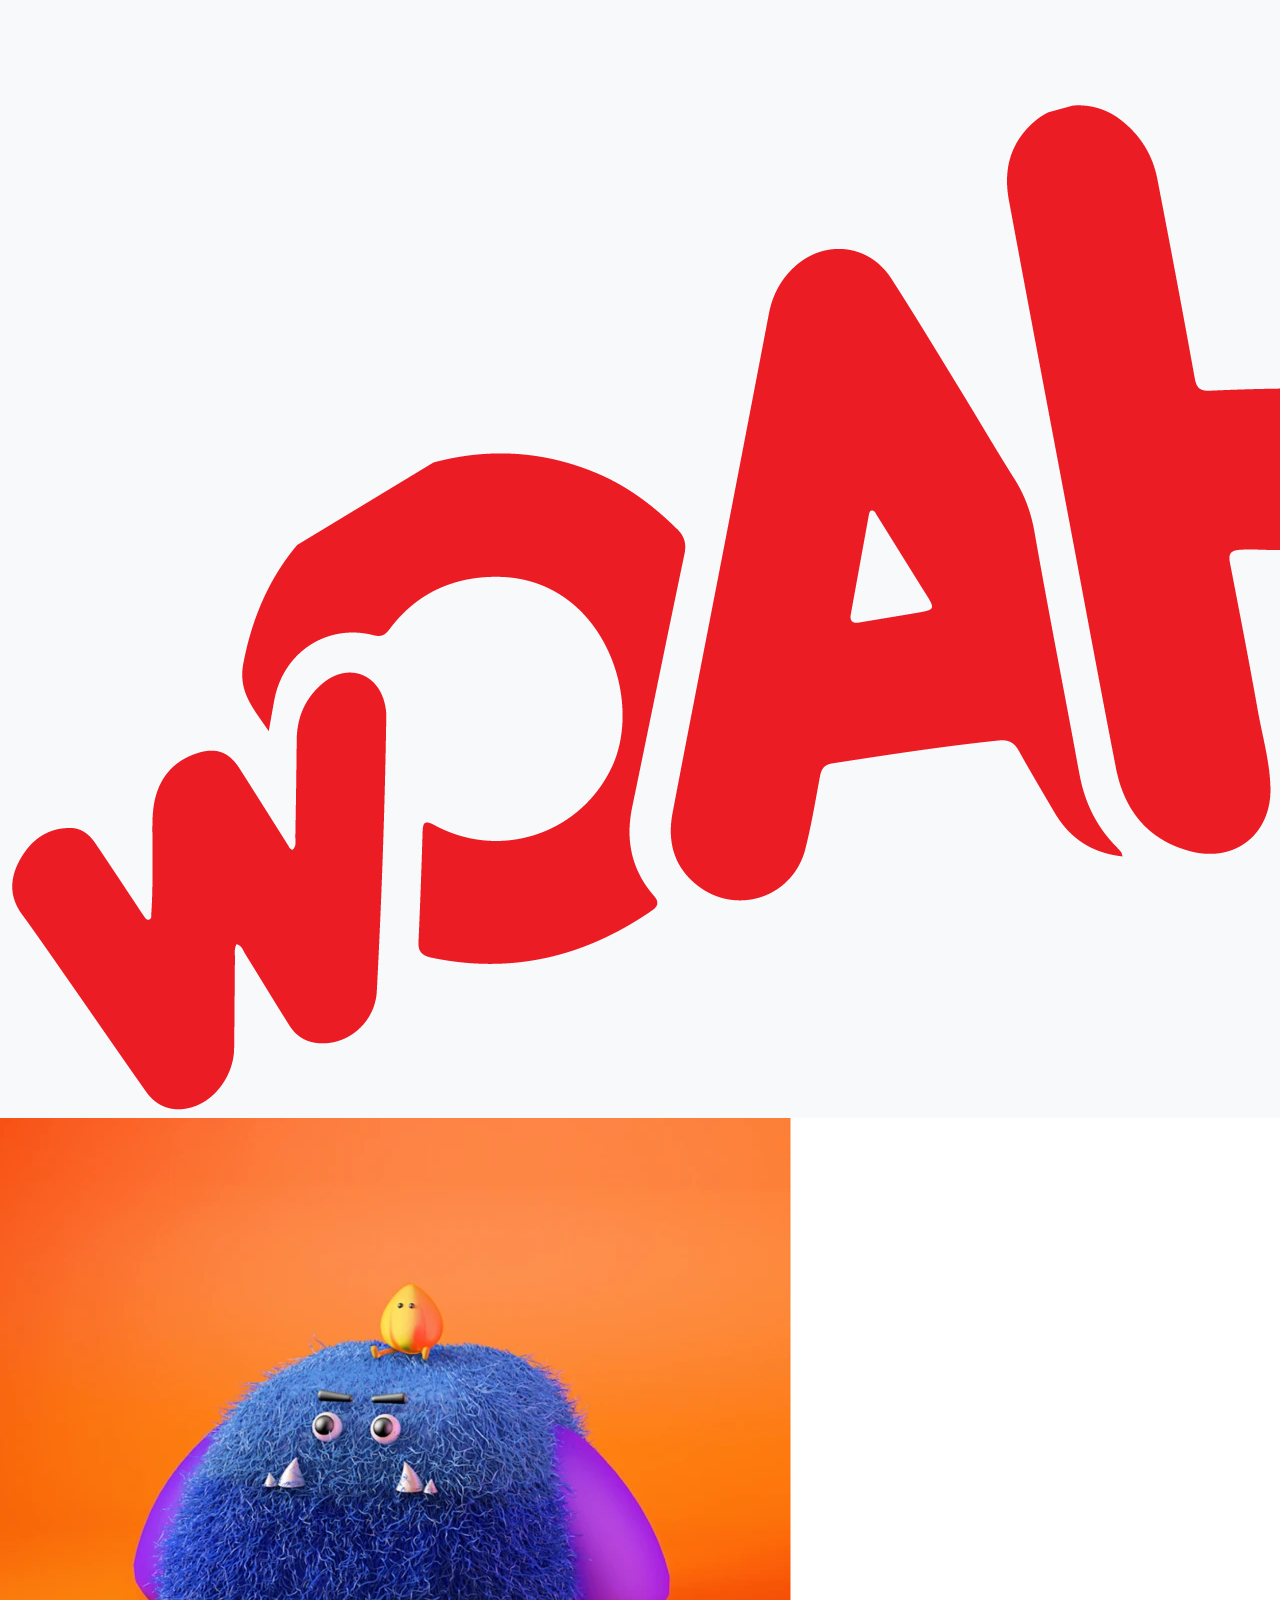
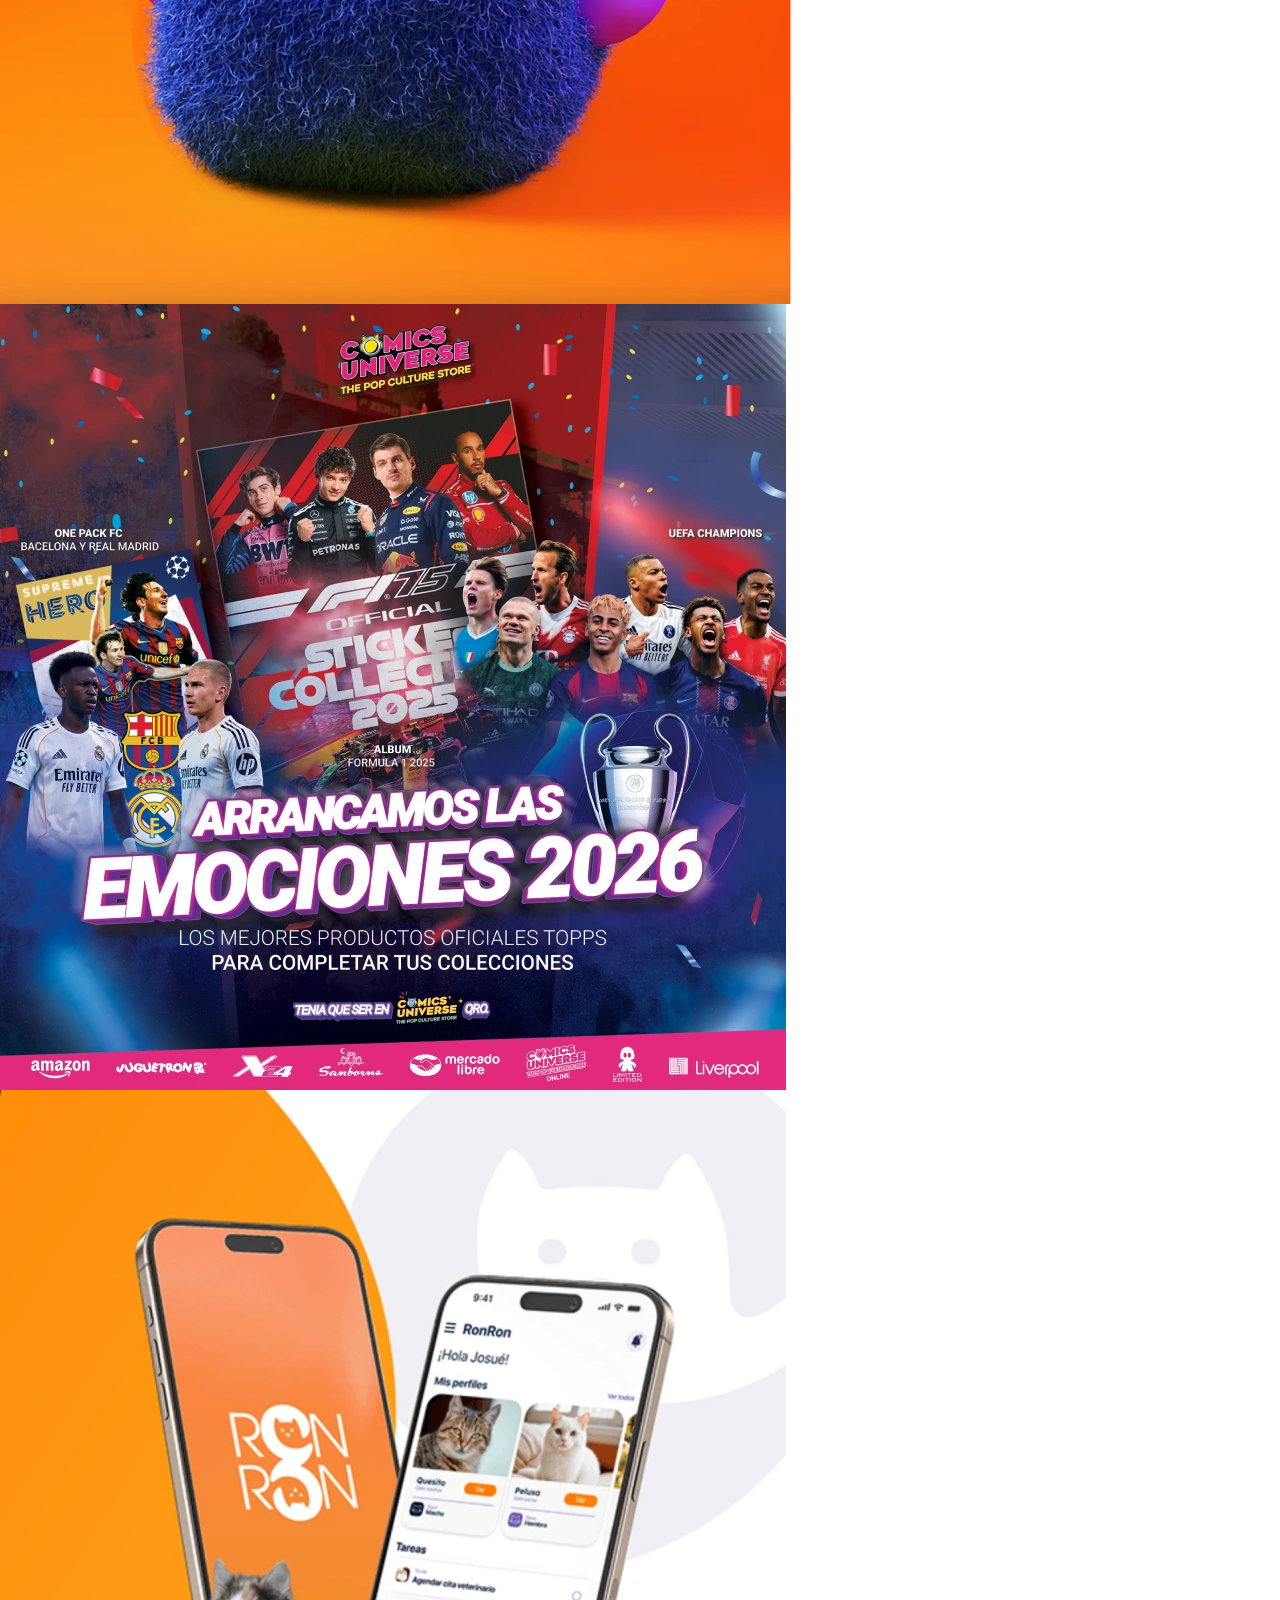
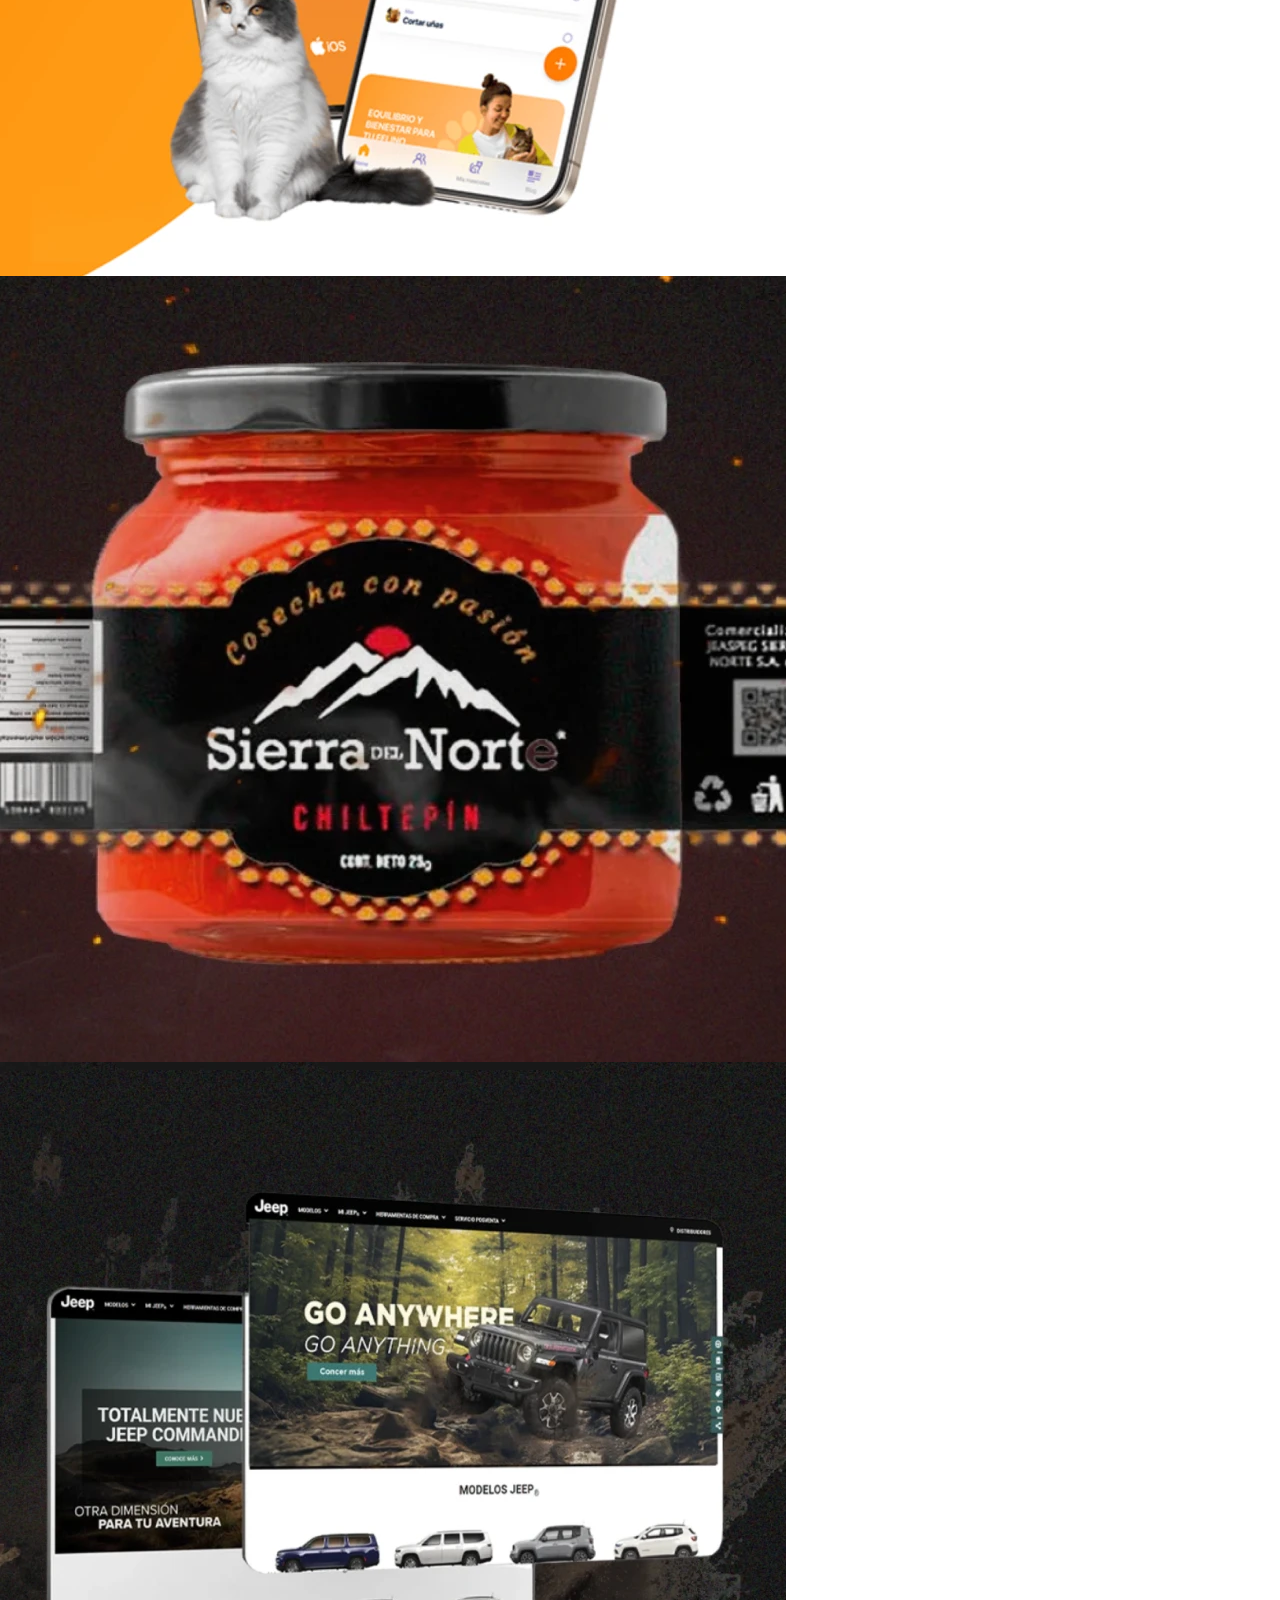
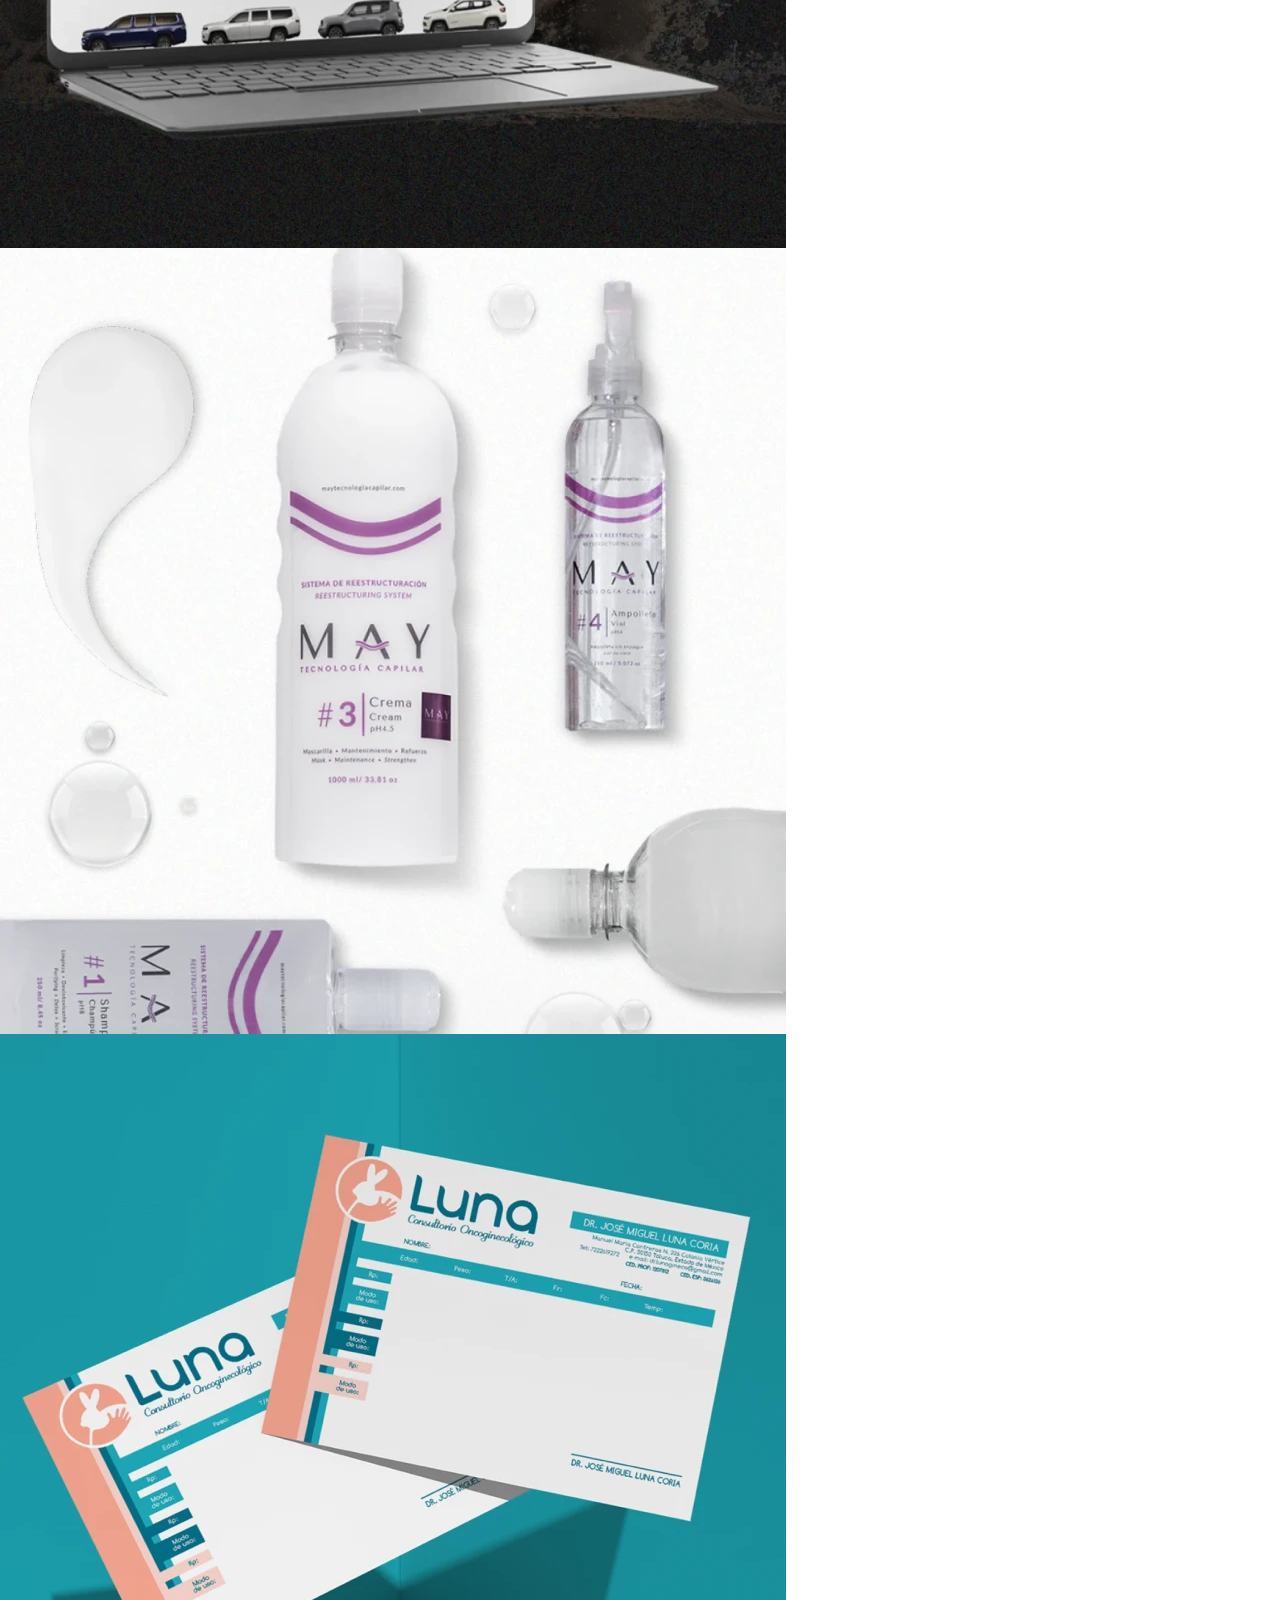
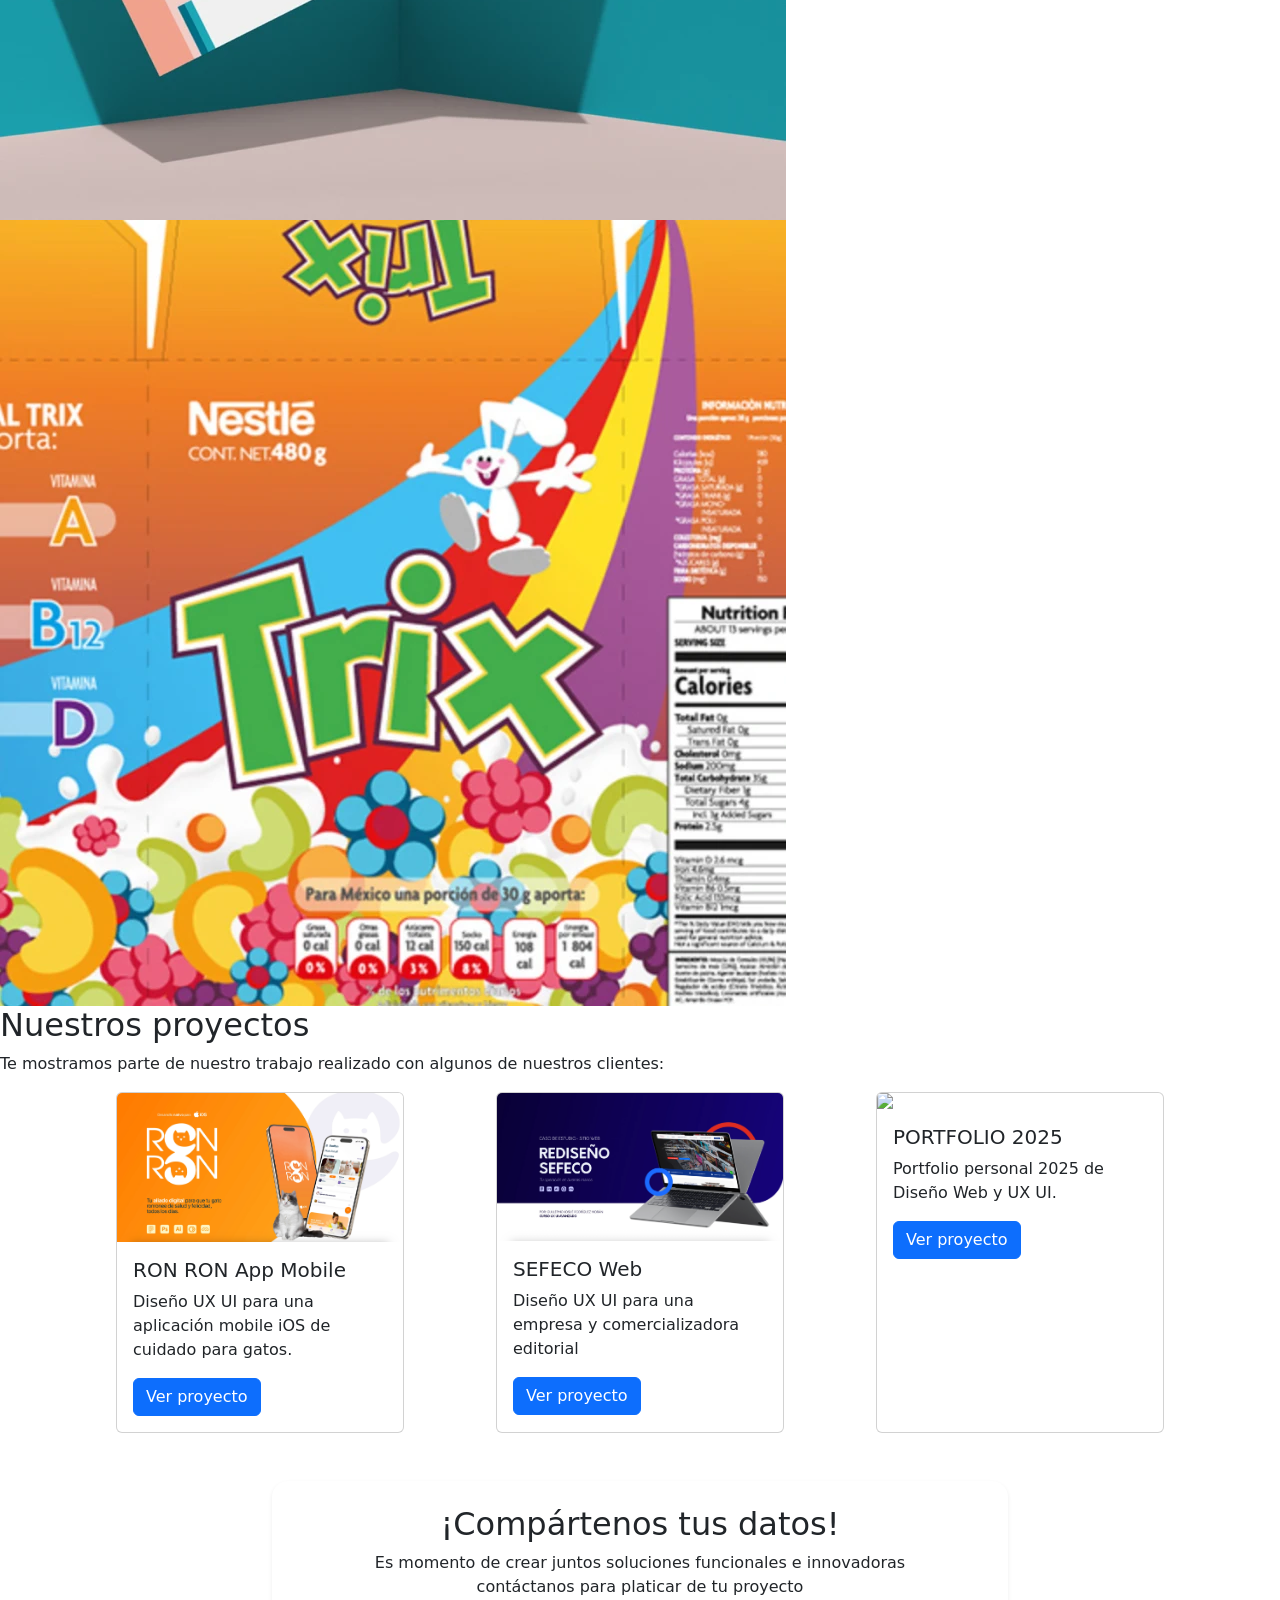
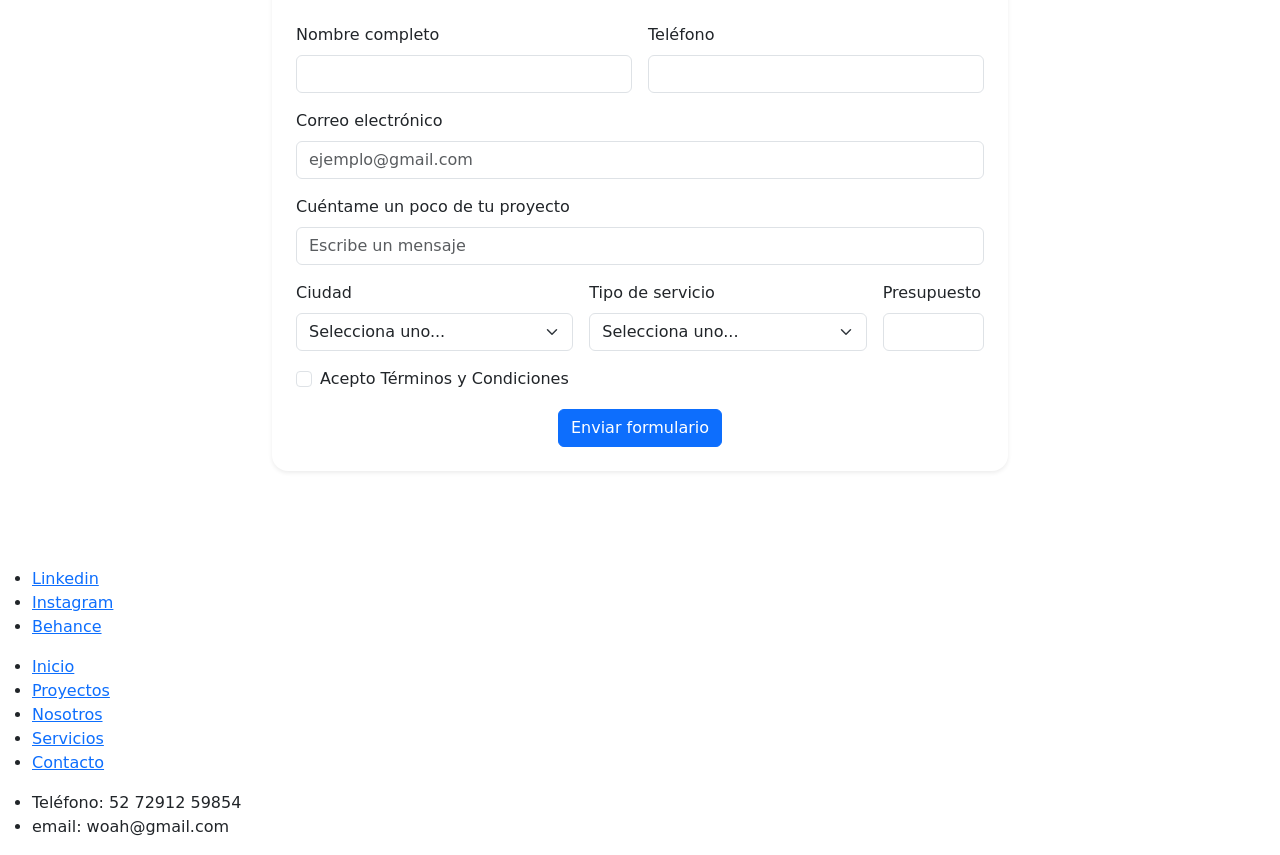
==== commit 036314f0: "Añadir SEO" ====
--- a/index.html
+++ b/index.html
@@ -4,10 +4,13 @@
 <head>
   <meta charset="UTF-8">
   <meta name="viewport" content="width=device-width, initial-scale=1.0">
+  <meta name="description" content="Soy Josué, diseñador y desarrollador web. Conoce mis proyectos, habilidades y experiencia creando interfaces y experiencias digitales efectivas.">
+  <meta name="author" content="Josué Rodríguez">
+  <meta name="robots" content="index, follow">
   <title>PORTAFOLIO JOSUE UX UI</title>
   <link href="https://cdn.jsdelivr.net/npm/bootstrap@5.3.8/dist/css/bootstrap.min.css" rel="stylesheet"
     integrity="sha384-sRIl4kxILFvY47J16cr9ZwB07vP4J8+LH7qKQnuqkuIAvNWLzeN8tE5YBujZqJLB" crossorigin="anonymous">
-  <link rel="stylesheet" href="./Styles/styleswoah.css">
+  <link rel="stylesheet" href="./styles/styleswoah.css">
 </head>
 
 <body>
@@ -49,7 +52,7 @@
   <main>
     <section class="hero">
       <div class="hero-content">
-        <img src="./img/foto_perfil.webp" alt="Foto perfil" class="avatar-perfil">
+        <img src="./img/foto_perfil.webp" alt="Foto perfil josue rodriguez" class="avatar-perfil">
         <p class="hero-tag">Boutique de diseño</p>
 
         <h1 class="hero-title">
@@ -96,14 +99,14 @@
 
 
       <div class="galeria">
-        <img src="./img/foto1.webp" alt="Foto 1">
-        <img src="./img/foto2.webp" alt="Foto 2">
-        <img src="./img/foto3.webp" alt="Foto 3">
-        <img src="./img/foto4.webp" alt="Foto 4">
-        <img src="./img/foto5.webp" alt="Foto 5">
-        <img src="./img/foto6.webp" alt="Foto 6">
-        <img src="./img/foto7.webp" alt="Foto 7">
-        <img src="./img/foto8.webp" alt="Foto 8">
+        <img src="./img/foto1.webp" alt="proyecto modelado 3d">
+        <img src="./img/foto2.webp" alt="editorial champions">
+        <img src="./img/foto3.webp" alt="RonRon app mobile">
+        <img src="./img/foto4.webp" alt="Sierra del Norte">
+        <img src="./img/foto5.webp" alt="Sitio Web jeep">
+        <img src="./img/foto6.webp" alt="May Tecnología Capilar">
+        <img src="./img/foto7.webp" alt="Luna consultorio ginecológico">
+        <img src="./img/foto8.webp" alt="Rediseño empaque Cereal Trix">
 
       </div>
 
